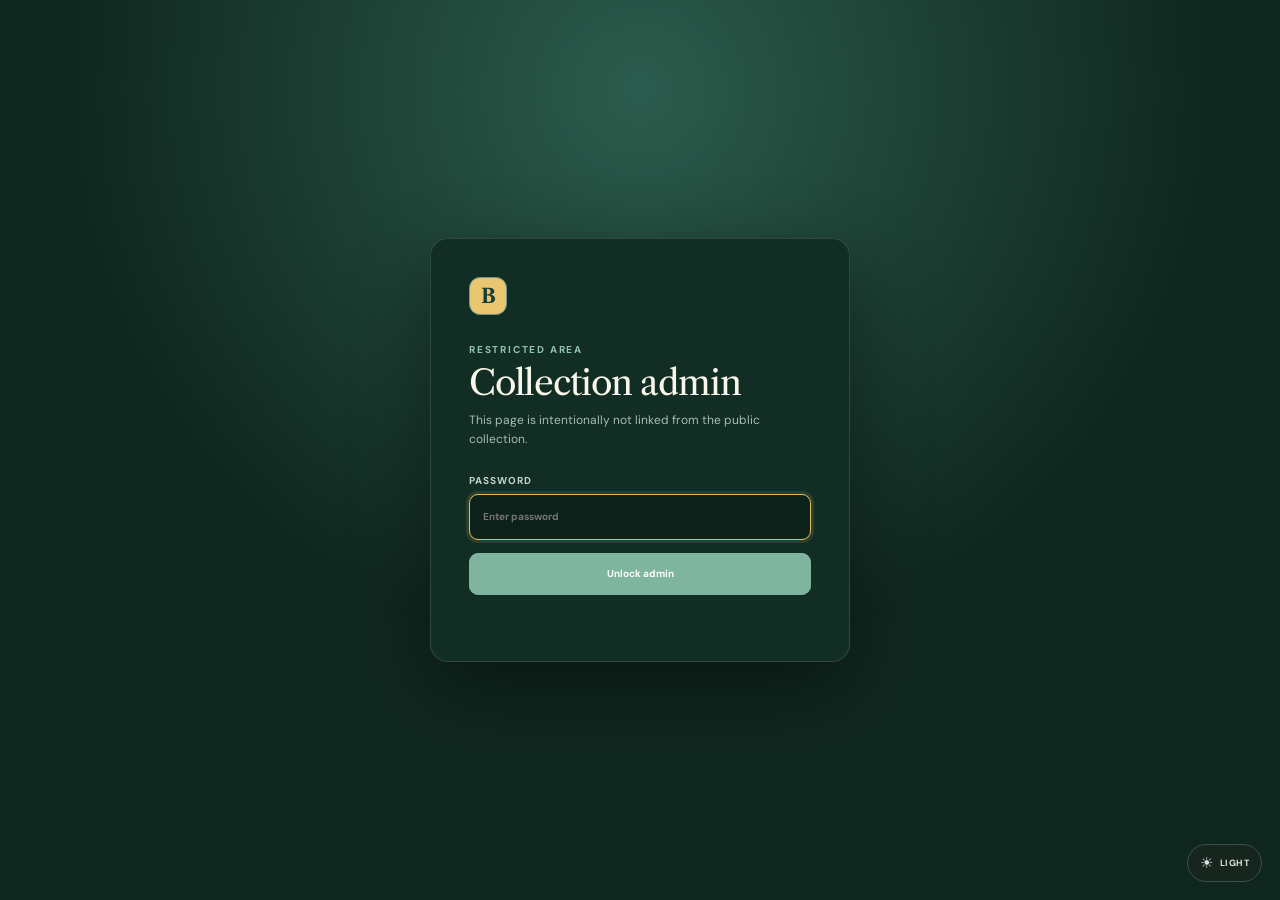
==== admin.html @ 76b0a5b7 "Refine deck building and match workflow" ====
<!doctype html>
<html lang="en" data-theme="dark">
<head>
  <meta charset="utf-8">
  <meta name="viewport" content="width=device-width,initial-scale=1">
  <title>Bindery Admin</title>
  <link rel="stylesheet" href="styles.css">
  <link rel="stylesheet" href="admin.css?v=5">
  <link rel="stylesheet" href="tracker.css?v=2">
  <link rel="stylesheet" href="theme.css?v=1">
  <script src="theme.js?v=2" defer></script>
  <script src="admin.js?v=13" defer></script>
  <script src="tracker.js?v=3" defer></script>
</head>
<body class="admin-body" data-default-theme="dark">
  <section class="login-gate" id="loginGate">
    <form class="login-card" id="loginForm">
      <div class="brand-mark">B</div>
      <div class="eyebrow">Restricted area</div>
      <h1>Collection admin</h1>
      <p>This page is intentionally not linked from the public collection.</p>
      <label>Password<input id="adminPassword" type="password" autocomplete="current-password" autofocus placeholder="Enter password"></label>
      <button class="admin-primary" type="submit">Unlock admin</button>
      <div class="login-error" id="loginError"></div>
    </form>
  </section>

  <div class="admin-shell" id="adminShell" hidden>
    <header class="admin-topbar">
      <div class="brand"><div class="brand-mark">B</div><div><div class="brand-name">BINDERY</div><small class="brand-kicker">Private collection admin</small></div></div>
      <div class="catalog-status"><span id="catalogDot"></span><span id="catalogStatus">Loading cards.json…</span></div>
      <div class="admin-actions"><a href="index.html">View collection</a><button id="lockAdmin">Lock</button></div>
    </header>
    <nav class="admin-mode-nav" aria-label="Godmode areas">
      <div class="nav-label">Godmode</div>
      <button class="admin-mode-button active" data-admin-home><span class="admin-mode-icon">C</span><span><strong>Collection</strong><small>Add and manage cards</small></span></button>
      <button class="admin-mode-button" data-admin-view="play"><span class="admin-mode-icon">D</span><span><strong>Decks &amp; games</strong><small>Build, play, and review</small></span></button>
    </nav>

    <main class="admin-main">
      <section class="admin-workspace">
        <div class="admin-hero"><div><div class="eyebrow">Owner tools</div><h1>Manage collection</h1><p>Search the Riftcodex catalog, import a deck list, or edit existing inventory records.</p></div><div class="draft-count"><strong id="workingTotal">0</strong><span>cards in working copy</span></div></div>
        <nav class="admin-tabs">
          <button class="active" data-admin-view="single">Add single</button>
          <button data-admin-view="import">Paste import</button>
          <button data-admin-view="manage">Manage existing</button>
        </nav>

        <section class="admin-view active" id="singleView">
          <div class="admin-card">
            <div class="step-label">Search Riftcodex</div><h2>Find an individual card</h2><p>Start typing a card name. Select the closest match to choose printing, quantity, foil, and language.</p>
            <div class="admin-search"><input id="singleSearch" type="search" placeholder="Try “Sivir, Mercenary”" autocomplete="off"><span id="searchSpinner"></span></div>
            <div class="search-results" id="searchResults"><div class="admin-empty">The Riftcodex catalog will appear here as you type.</div></div>
          </div>
        </section>

        <section class="admin-view" id="importView">
          <div class="admin-card">
            <div class="step-label">Bulk workflow</div><h2>Import a collection, deck, or card list</h2><p>Choose a Piltover collection CSV, paste its contents, or paste a simple quantity-and-name list. CSV printing, finish, language, condition, grading, and notes are carried into the working copy.</p>
            <label class="csv-upload">Choose collection CSV<input id="importFile" type="file" accept=".csv,text/csv"><span id="importFileName">No file selected</span></label>
            <textarea id="importInput" class="import-input" spellcheck="false" placeholder="Variant Number,Card Name,Set,...&#10;OGN-073,&quot;Sona, Harmonious&quot;,Origins,...&#10;&#10;or:&#10;3 Traveling Merchant"></textarea>
            <div class="import-actions"><button class="admin-primary" id="analyzeImport">Import cards</button><button class="admin-secondary" id="clearImport">Clear</button></div>
            <div class="import-status" id="importStatus"></div>
          </div>
        </section>

        <section class="admin-view" id="manageView">
          <div class="admin-card">
            <div class="manage-head"><div><div class="step-label">Working copy</div><h2>Edit or remove existing cards</h2></div><input id="manageSearch" type="search" placeholder="Filter current collection…"></div>
            <div class="manage-list" id="manageList"></div>
          </div>
        </section>

        <section class="admin-view" id="playView">
          <div id="trackerRoot" class="tracker-root">
            <div class="tracker-loading">Loading your decks and game log&hellip;</div>
          </div>
        </section>
      </section>

      <aside class="session-panel">
        <div class="session-head"><div><div class="step-label">This session</div><h2>Recent changes</h2></div><span id="sessionCount">0</span></div>
        <p>Click an added or edited card to revise its version, finish, language, or quantity.</p>
        <div class="session-list" id="sessionList"><div class="admin-empty">No changes yet.</div></div>
        <div class="session-footer">
          <button class="admin-primary" id="exportJson">Download cards.json</button>
          <button class="admin-secondary" id="saveDraft">Publish collection</button>
          <button class="admin-link" id="discardDraft">Discard working changes</button>
          <small>Publish saves the working copy on the server so every device sees it.</small>
        </div>
      </aside>
    </main>
  </div>

  <div class="modal-backdrop" id="variantModal" hidden>
    <section class="variant-modal" role="dialog" aria-modal="true" aria-labelledby="variantTitle">
      <header class="variant-head"><div><div class="step-label" id="variantStep">Configure inventory</div><h2 id="variantTitle">Card name</h2><p id="variantHint"></p></div><button class="modal-close" id="closeVariant" aria-label="Close">×</button></header>
      <div class="selected-card" id="selectedCard"></div>
      <div class="allocation-total"><label>Total copies<input id="requestedTotal" type="number" min="1" value="1"></label><span id="allocationStatus"></span></div>
      <div class="allocation-list" id="allocationList"></div>
      <button class="add-split" id="addSplit">+ Split across another version / language</button>
      <footer class="modal-actions"><button class="admin-secondary" id="cancelVariant">Cancel</button><button class="admin-primary" id="saveVariant">Add to working copy</button></footer>
    </section>
  </div>
  <div class="toast" id="toast"></div>
</body>
</html>
---- styles.css ----
@import url('https://fonts.googleapis.com/css2?family=DM+Sans:wght@400;500;600;700&family=Libre+Caslon+Text:wght@400;700&display=swap');
:root{--ink:#18211d;--soft:#68736d;--paper:#f3f1ea;--surface:#fbfaf6;--line:#deddd5;--forest:#173f35;--forest2:#255b4c;--gold:#d9a441;--red:#b84a43;--green:#2d765c}*{box-sizing:border-box}html{background:var(--paper)}body{margin:0;min-width:320px;min-height:100vh;color:var(--ink);background:radial-gradient(circle at 75% 0,rgba(217,164,65,.1),transparent 28rem),var(--paper);font-family:'DM Sans',sans-serif;-webkit-font-smoothing:antialiased}button,input,select,textarea{font:inherit}.app{min-height:100vh;display:grid;grid-template-columns:232px minmax(0,1fr)}.sidebar{position:fixed;inset:0 auto 0 0;z-index:20;width:232px;height:100vh;padding:29px 20px 22px;display:flex;flex-direction:column;color:#eef5f1;background:radial-gradient(circle at 20% 4%,rgba(88,154,129,.22),transparent 18rem),#10271f}.brand{display:flex;align-items:center;gap:12px;padding:0 8px 30px}.brand-mark{width:38px;height:38px;display:grid;place-items:center;border:1px solid #769487;border-radius:11px;color:#173f35;background:#e9c66f;font:700 20px 'Libre Caslon Text'}.brand-name{font:400 16px 'Libre Caslon Text';letter-spacing:.15em}.brand-kicker{display:block;margin-top:3px;color:#82a093;font-size:9px;letter-spacing:.19em;text-transform:uppercase}.nav-label{padding:10px 12px 8px;color:#6f9184;font-size:10px;font-weight:700;letter-spacing:.15em;text-transform:uppercase}.nav{display:grid;gap:5px}.nav-button{display:flex;align-items:center;gap:12px;width:100%;padding:12px 13px;border:0;border-radius:10px;color:#a9c0b7;background:transparent;cursor:pointer;text-align:left}.nav-button:hover,.nav-button.active{color:#fff;background:rgba(255,255,255,.1)}.nav-button.active{box-shadow:inset 3px 0 #e8bf5d}.nav-button svg{width:18px}.nav-button span{flex:1;font-size:14px;font-weight:600}.shortcut{color:#78988b;font-size:10px}.collection-meter{margin-top:auto;padding:16px;border:1px solid rgba(255,255,255,.09);border-radius:12px;background:rgba(255,255,255,.035);font-size:11px}.meter-head{display:flex;justify-content:space-between;color:#9bb3aa}.meter-head strong{color:#fff}.meter-bar{height:4px;margin:11px 0;background:rgba(255,255,255,.12);border-radius:9px}.meter-bar:before{content:'';display:block;width:68%;height:100%;background:#e7bd59;border-radius:9px}.meter-copy{color:#6f9184;font-size:10px;line-height:1.5}.main{grid-column:2;min-width:0}.topbar{position:sticky;top:0;z-index:12;height:70px;padding:0 34px;display:flex;align-items:center;justify-content:space-between;border-bottom:1px solid rgba(24,33,29,.09);background:rgba(243,241,234,.84);backdrop-filter:blur(14px);font-size:12px}.crumbs{color:#89918d}.crumbs b{color:var(--ink)}.load-status{display:flex;align-items:center;gap:8px;color:#66736d;font-size:11px}.load-status:before{content:'';width:7px;height:7px;border-radius:50%;background:#b6a371}.load-status.ready:before{background:#4a9d79;box-shadow:0 0 0 4px rgba(74,157,121,.12)}.page{padding:38px 34px 60px}.view{display:none}.view.active{display:block;animation:reveal .3s ease}@keyframes reveal{from{opacity:0;transform:translateY(5px)}}.page-head{display:flex;align-items:flex-end;justify-content:space-between;gap:20px;margin-bottom:27px}.eyebrow{margin-bottom:8px;color:var(--forest2);font-size:10px;font-weight:700;letter-spacing:.18em;text-transform:uppercase}h1,h2{font-family:'Libre Caslon Text';font-weight:400}h1{margin:0;font-size:clamp(31px,4vw,46px);line-height:1.08;letter-spacing:-.025em}.count-tag{color:var(--forest2);font:700 .37em 'DM Sans';vertical-align:top;margin-left:8px}.subhead{max-width:630px;margin:10px 0 0;color:var(--soft);font-size:13px;line-height:1.55}.segmented{display:flex;padding:4px;border:1px solid #d8d6cd;border-radius:10px;background:#ffffff80}.segment{display:flex;align-items:center;gap:6px;padding:8px 11px;border:0;border-radius:7px;color:#77807c;background:transparent;cursor:pointer;font-size:11px;font-weight:700}.segment.active{color:#fff;background:var(--forest)}.segment svg{width:14px}.browser{display:grid;grid-template-columns:minmax(0,1fr) 272px;gap:25px;align-items:start}.result-meta{display:flex;justify-content:space-between;margin-bottom:15px;color:#777f7b;font-size:11px}.result-meta strong{color:var(--ink)}.sort-select{border:0;color:var(--ink);background:transparent;font-size:11px;font-weight:600}.card-grid{display:grid;grid-template-columns:repeat(auto-fill,minmax(155px,1fr));gap:22px 16px}.card-tile{min-width:0}.card-art{position:relative;aspect-ratio:744/1039;border-radius:12px;overflow:hidden;background:#d9ddd8;box-shadow:0 8px 20px rgba(31,43,37,.13);transition:.22s}.card-tile.landscape .card-art{aspect-ratio:1039/744;margin:14% 0}.card-art img{width:100%;height:100%;display:block;object-fit:cover}.card-tile:hover .card-art{transform:translateY(-7px) scale(1.035);box-shadow:0 20px 35px rgba(24,45,37,.22);z-index:3}.quantity-pill{position:absolute;right:8px;bottom:8px;z-index:4;min-width:33px;height:27px;display:grid;place-items:center;padding:0 8px;border:1px solid #ffffff50;border-radius:8px;color:#fff;background:#0c1e18e8;font-size:11px;font-weight:700}.variant-hover{position:absolute;left:7px;right:7px;bottom:7px;z-index:3;padding:8px 42px 8px 9px;border-radius:8px;color:#fff;background:rgba(9,27,21,.9);font-size:9px;line-height:1.4;opacity:0;transform:translateY(6px);transition:.18s;backdrop-filter:blur(8px)}.card-tile:hover .variant-hover{opacity:1;transform:none}.card-info{padding:11px 3px 0}.card-name{overflow:hidden;font:400 13px 'Libre Caslon Text';white-space:nowrap;text-overflow:ellipsis}.card-set{margin-top:4px;color:#8b918d;font-size:8px;font-weight:700;letter-spacing:.08em;text-transform:uppercase}.list-view{border:1px solid var(--line);border-radius:12px;overflow:hidden;background:#ffffff80}.list-view[hidden],.card-grid[hidden]{display:none}.list-head,.list-row{display:grid;grid-template-columns:minmax(210px,1.25fr) minmax(115px,.75fr) minmax(115px,.7fr) 85px 60px;align-items:center;gap:14px;padding:0 18px}.list-head{height:42px;color:#838b87;background:#eeece5;font-size:9px;font-weight:700;letter-spacing:.12em;text-transform:uppercase}.list-row{min-height:60px;border-top:1px solid #e7e5dd;font-size:11px}.list-row:hover{background:#fff}.list-card{display:flex;align-items:center;gap:11px;min-width:0}.list-thumb,.match-thumb{width:31px;height:42px;flex:none;border-radius:4px;object-fit:cover;background:#d6d9d5;box-shadow:0 2px 5px #0002}.list-card strong{overflow:hidden;white-space:nowrap;text-overflow:ellipsis}.language-cell{white-space:nowrap}.type-chip{justify-self:start;padding:5px 8px;border-radius:99px;color:#42665a;background:#e5eee9;font-size:9px;font-weight:700}.filters{position:sticky;top:95px;padding:20px;border:1px solid var(--line);border-radius:13px;background:#fbfaf6db;box-shadow:0 10px 28px #1e24210f;backdrop-filter:blur(12px)}.filters-title{display:flex;justify-content:space-between;align-items:center;margin-bottom:16px}.filters-title h3{margin:0;font-size:12px}.clear-button{border:0;color:#9b752a;background:none;cursor:pointer;font-size:10px;font-weight:700}.search-box{position:relative}.search-box svg{position:absolute;left:12px;top:13px;width:15px;color:#7e8984}.search-box input{width:100%;height:42px;padding:0 12px 0 37px;border:1px solid #d8d7cf;border-radius:9px;outline:0;background:#fff;font-size:12px}.search-box input:focus,textarea:focus{border-color:#557f70;box-shadow:0 0 0 3px #255b4c1a}.filter-section{margin-top:19px;padding-top:19px;border-top:1px solid #e2e0d8}.filter-label{margin-bottom:11px;color:#737d78;font-size:9px;font-weight:700;letter-spacing:.13em;text-transform:uppercase}.check-list{display:grid;gap:10px}.check-item{display:flex;gap:9px;color:#4f5b55;font-size:11px;cursor:pointer}.check-item input{accent-color:var(--forest2)}.check-item span:last-child{margin-left:auto;color:#9ca29f;font-size:9px}.empty-filter{padding:14px;border:1px dashed #d8d6cc;border-radius:8px;color:#9ca19e;text-align:center;font-size:10px;line-height:1.5}.domain-grid{display:grid;grid-template-columns:repeat(4,minmax(0,1fr));gap:7px}.domain-button{--domain:#7a817d;position:relative;min-width:0;padding:8px 3px 7px;border:1px solid #dcdbd3;border-radius:9px;color:#65706a;background:#fff;cursor:pointer;text-align:center;transition:.16s}.domain-button:hover{border-color:var(--domain);transform:translateY(-1px)}.domain-button.active{color:var(--domain);border-color:var(--domain);background:color-mix(in srgb,var(--domain) 10%,white);box-shadow:0 0 0 2px color-mix(in srgb,var(--domain) 14%,transparent)}.domain-button>span:last-child{display:block;overflow:hidden;font-size:8px;font-weight:700;white-space:nowrap;text-overflow:ellipsis}.domain-button em{position:absolute;top:4px;right:5px;color:#a0a6a2;font-size:7px;font-style:normal}.domain-icon{width:24px;height:24px;display:grid!important;place-items:center;margin:0 auto 5px;border:1px solid color-mix(in srgb,var(--domain) 45%,white);border-radius:50%;color:var(--domain);font-size:13px;font-weight:700;background:color-mix(in srgb,var(--domain) 8%,white)}.domain-button[data-domain=Body]{--domain:#ce7c2c}.domain-button[data-domain=Calm]{--domain:#3387ba}.domain-button[data-domain=Chaos]{--domain:#684b79}.domain-button[data-domain=Colorless]{--domain:#777f7b}.domain-button[data-domain=Fury]{--domain:#c7483e}.domain-button[data-domain=Mind]{--domain:#7d5cc1}.domain-button[data-domain=Order]{--domain:#b79021}.domain-note{margin-top:9px;color:#929995;font-size:8px;line-height:1.45}.pagination{display:flex;align-items:center;justify-content:center;flex-wrap:wrap;gap:6px;margin-top:30px}.page-button{min-width:34px;height:34px;padding:0 10px;border:1px solid #d6d5cd;border-radius:8px;color:#66716b;background:#fff;cursor:pointer;font-size:10px;font-weight:700}.page-button:hover:not(:disabled){border-color:#658779;color:var(--forest)}.page-button.active{color:#fff;border-color:var(--forest);background:var(--forest)}.page-button:disabled{opacity:.38}.page-info{margin-left:6px;color:#89918d;font-size:9px}.deck-layout{display:grid;grid-template-columns:minmax(320px,.82fr) minmax(360px,1.18fr);gap:22px}.panel{border:1px solid var(--line);border-radius:14px;background:#fbfaf6db;box-shadow:0 9px 28px #1e24210d}.input-panel{padding:22px}.panel-kicker{color:var(--forest2);font-size:9px;font-weight:700;letter-spacing:.14em;text-transform:uppercase}.panel h2{margin:7px 0;font-size:21px}.panel-copy{margin:0 0 16px;color:#77807c;font-size:11px;line-height:1.5}#deckInput{width:100%;min-height:420px;resize:vertical;padding:16px;border:1px solid #d4d4cb;border-radius:10px;outline:0;background:#fff;color:#29332e;font:11px/1.65 ui-monospace,Consolas,monospace}.button-row{display:flex;gap:9px;margin-top:13px}.primary-button,.secondary-button{height:42px;border-radius:9px;cursor:pointer;font-size:11px;font-weight:700}.primary-button{flex:1;border:1px solid var(--forest);color:#fff;background:var(--forest)}.secondary-button{padding:0 14px;border:1px solid #d7d5cc;background:#fff;color:#65706a}.match-panel{overflow:hidden}.match-header{padding:22px 23px 18px;border-bottom:1px solid var(--line)}.match-summary{display:flex;flex-wrap:wrap;gap:8px;margin-top:16px}.summary-chip{display:flex;align-items:center;gap:7px;padding:7px 10px;border-radius:8px;color:#69736e;background:#eeede7;font-size:10px}.summary-chip strong{color:var(--ink)}.summary-dot{width:7px;height:7px;border-radius:50%}.green{background:var(--green)}.red{background:var(--red)}.gold{background:#b6842b}.comparison-head,.compare-row{display:grid;grid-template-columns:1fr 1fr}.comparison-head{height:38px;align-items:center;padding:0 18px;color:#8c9490;background:#efede6;font-size:9px;font-weight:700;letter-spacing:.12em;text-transform:uppercase}.comparison-head span+span{padding-left:18px;border-left:1px solid #d9d7cf}.comparison{max-height:560px;overflow:auto}.compare-row{min-height:50px;border-bottom:1px solid #e8e6df}.compare-cell{min-width:0;display:flex;align-items:center;gap:10px;padding:9px 18px;font-size:11px}.compare-cell+.compare-cell{border-left:1px solid #e2e0d8}.compare-row.found .compare-cell:first-child{color:#245f4b;background:#e2f1e9}.compare-row.missing .compare-cell:first-child{color:#963d37;background:#f6e2df}.compare-row.short .compare-cell:first-child{color:#815b19;background:#f6ebd2}.status-icon{width:19px;height:19px;flex:none;display:grid;place-items:center;border-radius:50%;color:#fff;font-size:11px;font-weight:700}.found .status-icon{background:var(--green)}.missing .status-icon{background:var(--red)}.short .status-icon{background:#956619}.input-card-name{overflow:hidden;white-space:nowrap;text-overflow:ellipsis}.input-card-name b{margin-right:7px}.match-data{min-width:0;flex:1}.match-name{overflow:hidden;font-weight:600;white-space:nowrap;text-overflow:ellipsis}.match-variants{display:flex;flex-wrap:wrap;gap:3px;margin-top:4px}.holding-variant{padding:2px 5px;border-radius:4px;color:#718079;background:#eef0ed;font-size:8px}.owned-count{flex:none;color:var(--forest2);font-size:9px;font-weight:700}.no-match{color:#a5625d;font-style:italic}.section-row{padding:11px 18px 7px;color:#828b87;background:#f7f5ef;border-bottom:1px solid #e4e2da;font-size:9px;font-weight:700;letter-spacing:.14em;text-transform:uppercase}.empty{padding:45px 20px;color:#8a928e;text-align:center;font-size:11px}.mobile-bar{display:none}
@media(max-width:1080px){.app{grid-template-columns:200px 1fr}.sidebar{width:200px}.browser{grid-template-columns:1fr 235px;gap:18px}.page,.topbar{padding-left:24px;padding-right:24px}.card-grid{grid-template-columns:repeat(auto-fill,minmax(140px,1fr))}.deck-layout{grid-template-columns:1fr}#deckInput{min-height:300px}}
.godmode-link{margin-top:10px;text-decoration:none;border:1px solid rgba(232,191,93,.2);color:#dbc477;background:rgba(232,191,93,.06)}.godmode-link:hover{color:#fff3c8;border-color:rgba(232,191,93,.42);background:rgba(232,191,93,.12)}
@media(max-width:760px){.app{display:block}.sidebar{display:none}.main{min-height:100vh}.topbar{height:60px;padding:0 18px}.page{padding:28px 17px 88px}.page-head{align-items:start;flex-direction:column}.browser{display:flex;flex-direction:column}.browser>div{width:100%}.filters{position:static;order:-1;width:100%}.card-grid{grid-template-columns:repeat(2,1fr);gap:19px 12px}.list-head,.list-row{grid-template-columns:1fr 80px 55px}.list-head>:nth-child(2),.list-head>:nth-child(4),.list-row>:nth-child(2),.list-row>:nth-child(4){display:none}.compare-cell{padding:8px 10px}.comparison-head{padding:0 10px}.match-thumb{display:none}.mobile-bar{position:fixed;left:14px;right:14px;bottom:13px;z-index:50;display:grid;grid-template-columns:1fr 1fr 1fr;gap:5px;padding:5px;border-radius:13px;background:#0f271ff0;box-shadow:0 14px 36px #0004}.mobile-bar button,.mobile-bar a{height:44px;display:grid;place-items:center;border:0;border-radius:9px;color:#91ab9f;background:none;text-decoration:none;font-size:11px;font-weight:700}.mobile-bar button.active{color:#fff;background:#ffffff1a}.mobile-bar a{color:#dbc477}}
---- admin.css ----
.admin-body{background:#eeece4}.login-gate{position:fixed;inset:0;z-index:100;display:grid;place-items:center;padding:20px;background:radial-gradient(circle at 50% 10%,#2b5c4d,#10271f 55%)}.login-gate[hidden]{display:none}.login-card{width:min(420px,100%);padding:38px;border:1px solid #ffffff20;border-radius:18px;color:#f8f5ea;background:#112d24;box-shadow:0 28px 80px #0006}.login-card .brand-mark{margin-bottom:28px}.login-card h1{margin:6px 0 9px;font-size:35px}.login-card p{margin:0 0 24px;color:#a8bdb4;font-size:12px;line-height:1.6}.login-card label{display:grid;gap:7px;color:#c5d4ce;font-size:10px;font-weight:700;letter-spacing:.1em;text-transform:uppercase}.login-card input{height:46px;padding:0 13px;border:1px solid #527064;border-radius:9px;outline:0;color:#fff;background:#0c211a}.login-card input:focus{border-color:#e3bc5d;box-shadow:0 0 0 3px #e3bc5d20}.login-card .admin-primary{width:100%;margin-top:13px}.login-error{min-height:18px;margin-top:10px;color:#efaaa4;font-size:11px;text-align:center}.admin-shell{min-height:100vh}.admin-topbar{position:sticky;top:0;z-index:30;height:76px;padding:0 30px;display:flex;align-items:center;gap:24px;border-bottom:1px solid #d4d3cb;background:rgba(251,250,246,.92);backdrop-filter:blur(14px)}.admin-topbar .brand{padding:0;color:var(--forest)}.admin-topbar .brand-kicker{color:#779087}.catalog-status{display:flex;align-items:center;gap:8px;margin-left:auto;color:#718079;font-size:11px}.catalog-status>span:first-child{width:8px;height:8px;border-radius:50%;background:#c19a44}.catalog-status.ready>span:first-child{background:#43926f;box-shadow:0 0 0 4px #43926f18}.catalog-status.error>span:first-child{background:#b84a43}.admin-actions{display:flex;align-items:center;gap:9px}.admin-actions a,.admin-actions button{padding:8px 11px;border:1px solid #d4d3cb;border-radius:8px;color:#56645e;background:#fff;text-decoration:none;font-size:10px;font-weight:700;cursor:pointer}.admin-main{width:min(1460px,100%);margin:0 auto;padding:34px;display:grid;grid-template-columns:minmax(0,1fr) 330px;gap:24px;align-items:start}.admin-hero{display:flex;align-items:end;justify-content:space-between;gap:20px;margin-bottom:24px}.admin-hero h1{margin:0;font-size:43px}.admin-hero p{margin:8px 0 0;color:var(--soft);font-size:12px}.draft-count{min-width:150px;padding:13px 16px;border:1px solid #d7d5cc;border-radius:11px;background:#faf9f4;text-align:right}.draft-count strong{display:block;color:var(--forest);font:400 24px 'Libre Caslon Text'}.draft-count span{color:#89918d;font-size:9px}.admin-tabs{display:flex;gap:5px;margin-bottom:15px;padding:5px;border:1px solid #d8d6cd;border-radius:11px;background:#f9f8f3}.admin-tabs button{flex:1;height:38px;border:0;border-radius:8px;color:#738079;background:transparent;cursor:pointer;font-size:11px;font-weight:700}.admin-tabs button.active{color:#fff;background:var(--forest);box-shadow:0 4px 12px #173f3525}.admin-view{display:none}.admin-view.active{display:block}.admin-card,.session-panel{border:1px solid #d9d8d0;border-radius:15px;background:#fbfaf6;box-shadow:0 12px 34px #1f28230c}.admin-card{padding:24px}.admin-card h2,.session-panel h2,.variant-modal h2{margin:6px 0 5px;font-size:22px}.admin-card>p,.session-panel>p{margin:0 0 18px;color:#7b8580;font-size:11px;line-height:1.55}.step-label{color:var(--forest2);font-size:9px;font-weight:700;letter-spacing:.14em;text-transform:uppercase}.admin-search{position:relative}.admin-search input,.manage-head input{width:100%;height:48px;padding:0 14px;border:1px solid #d5d4cc;border-radius:10px;outline:0;background:#fff;font-size:13px}.admin-search input:focus,.manage-head input:focus,.import-input:focus{border-color:#557f70;box-shadow:0 0 0 3px #255b4c1a}.search-results{display:grid;gap:7px;margin-top:12px}.search-result{display:grid;grid-template-columns:48px 1fr auto;gap:12px;align-items:center;padding:9px;border:1px solid #e0ded7;border-radius:10px;background:#fff;cursor:pointer;text-align:left}.search-result:hover{border-color:#74978a;background:#f7fbf9}.search-result img{width:48px;height:66px;border-radius:5px;object-fit:cover;background:#ddd}.search-result strong{display:block;font-size:12px}.search-result small{display:block;margin-top:4px;color:#89918d;font-size:9px}.version-count{padding:5px 8px;border-radius:99px;color:#49685e;background:#e7f0eb;font-size:9px;font-weight:700}.admin-empty{padding:30px 16px;color:#949b97;text-align:center;font-size:11px}.import-input{width:100%;min-height:430px;padding:15px;border:1px solid #d5d4cc;border-radius:10px;outline:0;resize:vertical;background:#fff;font:11px/1.6 ui-monospace,Consolas,monospace}.import-actions{display:flex;gap:9px;margin-top:12px}.import-status{margin-top:12px;color:#6f7c76;font-size:10px;line-height:1.5}.admin-primary,.admin-secondary,.admin-link{height:42px;padding:0 15px;border-radius:9px;cursor:pointer;font-size:10px;font-weight:700}.admin-primary{border:1px solid var(--forest);color:#fff;background:var(--forest)}.admin-primary:hover{background:#255b4c}.admin-primary:disabled{opacity:.45;cursor:not-allowed}.admin-secondary{border:1px solid #d5d4cc;color:#65706a;background:#fff}.admin-link{border:0;color:#986d25;background:transparent}.session-panel{position:sticky;top:99px;overflow:hidden}.session-head{display:flex;align-items:start;justify-content:space-between;padding:22px 22px 0}.session-head>span{min-width:27px;height:27px;display:grid;place-items:center;border-radius:50%;color:#fff;background:var(--forest);font-size:10px;font-weight:700}.session-panel>p{padding:0 22px}.session-list{max-height:470px;overflow:auto;border-top:1px solid #e2e0d9;border-bottom:1px solid #e2e0d9}.session-item{width:100%;display:grid;grid-template-columns:40px 1fr auto;gap:10px;align-items:center;padding:10px 14px;border:0;border-bottom:1px solid #e8e6df;background:#fff;cursor:pointer;text-align:left}.session-item:hover{background:#f3f7f5}.session-item img{width:40px;height:54px;border-radius:4px;object-fit:cover}.session-item strong{display:block;overflow:hidden;font-size:10px;white-space:nowrap;text-overflow:ellipsis}.session-item small{display:block;margin-top:3px;color:#89918d;font-size:8px}.session-item .action{align-self:start;padding:3px 6px;border-radius:5px;color:#46705f;background:#e4f0e9;font-size:7px;font-weight:700;text-transform:uppercase}.session-item.removed{opacity:.65}.session-item.removed .action{color:#974b46;background:#f4dfdc}.session-footer{display:grid;gap:8px;padding:18px 22px}.session-footer small{color:#969d99;font-size:8px;line-height:1.5;text-align:center}.manage-head{display:flex;align-items:end;justify-content:space-between;gap:20px;margin-bottom:16px}.manage-head input{max-width:280px;height:40px}.manage-list{display:grid;gap:6px}.manage-row{display:grid;grid-template-columns:40px minmax(170px,1fr) 120px 90px auto;gap:10px;align-items:center;padding:9px;border:1px solid #e1dfd7;border-radius:9px;background:#fff;font-size:10px}.manage-row img{width:40px;height:54px;border-radius:4px;object-fit:cover}.manage-name strong{display:block}.manage-name small{display:block;margin-top:3px;color:#8b938f}.manage-row button{padding:6px 8px;border:1px solid #d9d7cf;border-radius:7px;background:#fff;color:#65706a;cursor:pointer;font-size:9px}.manage-row .remove{color:#a24943}.modal-backdrop{position:fixed;inset:0;z-index:80;display:grid;place-items:center;padding:20px;background:#0a1814b8;backdrop-filter:blur(7px)}.modal-backdrop[hidden]{display:none}.variant-modal{width:min(900px,100%);max-height:92vh;overflow:auto;border-radius:17px;background:#f8f6ef;box-shadow:0 30px 90px #0007}.variant-head{position:sticky;top:0;z-index:2;display:flex;justify-content:space-between;padding:23px 25px 17px;border-bottom:1px solid #dedbd2;background:#f8f6eff5;backdrop-filter:blur(10px)}.variant-head p{margin:5px 0 0;color:#7b8580;font-size:10px}.modal-close{width:34px;height:34px;border:1px solid #d6d4cb;border-radius:50%;background:#fff;cursor:pointer;font-size:20px}.selected-card{display:flex;gap:13px;align-items:center;padding:15px 25px;border-bottom:1px solid #e2dfd7}.selected-card img{width:55px;height:76px;border-radius:5px;object-fit:cover}.selected-card strong{display:block;font-size:12px}.selected-card small{display:block;margin-top:4px;color:#89918d;font-size:9px}.allocation-total{display:flex;align-items:end;justify-content:space-between;padding:16px 25px 10px}.allocation-total label{display:grid;gap:5px;color:#6c7872;font-size:9px;font-weight:700;text-transform:uppercase}.allocation-total input{width:100px;height:38px;padding:0 9px;border:1px solid #d4d2ca;border-radius:8px;background:#fff}.allocation-total span{font-size:10px;font-weight:700}.allocation-list{display:grid;gap:9px;padding:5px 25px}.allocation-row{display:grid;grid-template-columns:minmax(210px,1fr) 72px minmax(155px,.65fr) 120px 30px;gap:9px;align-items:end;padding:13px;border:1px solid #dfddd4;border-radius:11px;background:#fff}.allocation-row label{display:grid;gap:5px;color:#76807b;font-size:8px;font-weight:700;letter-spacing:.08em;text-transform:uppercase}.allocation-row select,.allocation-row input[type=number]{width:100%;height:38px;padding:0 8px;border:1px solid #d5d3ca;border-radius:7px;background:#fff;font-size:10px}.english-check{height:38px;display:flex!important;align-items:center;gap:6px;text-transform:none!important;letter-spacing:0!important;font-size:9px!important}.english-check input{accent-color:var(--forest)}.remove-split{width:30px;height:38px;border:0;color:#a24b45;background:transparent;cursor:pointer;font-size:18px}.add-split{margin:10px 25px 0;padding:0;border:0;color:var(--forest2);background:none;cursor:pointer;font-size:10px;font-weight:700}.modal-actions{display:flex;justify-content:flex-end;gap:9px;padding:20px 25px 24px}.toast{position:fixed;right:24px;bottom:24px;z-index:120;padding:12px 15px;border-radius:9px;color:#fff;background:#173f35;box-shadow:0 12px 30px #0003;font-size:10px;opacity:0;transform:translateY(8px);pointer-events:none;transition:.2s}.toast.show{opacity:1;transform:none}
.csv-upload{display:flex;align-items:center;gap:10px;margin-bottom:12px;padding:11px 13px;border:1px dashed #c9c7bd;border-radius:10px;color:var(--forest2);background:#f7f7f2;cursor:pointer;font-size:10px;font-weight:700}.csv-upload:hover{border-color:#739487;background:#f2f7f4}.csv-upload input{position:absolute;width:1px;height:1px;opacity:0;pointer-events:none}.csv-upload span{margin-left:auto;color:#8b938f;font-weight:500;overflow:hidden;white-space:nowrap;text-overflow:ellipsis}
@media(max-width:900px){.admin-main{grid-template-columns:1fr;padding:20px}.session-panel{position:static;order:-1}.admin-topbar{padding:0 16px}.catalog-status{display:none}.allocation-row{grid-template-columns:1fr 70px}.allocation-row>*:nth-child(n+3){grid-column:span 1}.manage-row{grid-template-columns:40px 1fr auto}.manage-row>:nth-child(3),.manage-row>:nth-child(4){display:none}}
.admin-shell{padding-left:220px}.admin-mode-nav{position:fixed;z-index:25;left:0;top:76px;bottom:0;width:220px;padding:25px 15px;border-right:1px solid #25372f;color:#dbe8e1;background:linear-gradient(180deg,#10251e,#0b1914)}.admin-mode-nav .nav-label{padding-left:8px}.admin-mode-button{display:flex;align-items:center;gap:11px;width:100%;margin:4px 0;padding:12px 10px;border:0;border-radius:10px;color:#8fa79c;background:transparent;text-align:left;cursor:pointer}.admin-mode-button:hover,.admin-mode-button.active{color:#fff;background:#ffffff0e}.admin-mode-button.active{box-shadow:inset 3px 0 #e1b956}.admin-mode-button>span:last-child{display:grid;gap:3px}.admin-mode-button strong{font-size:11px}.admin-mode-button small{color:#6f8b7e;font-size:8px}.admin-mode-icon{width:31px;height:31px;display:grid;place-items:center;flex:none;border:1px solid #3b5a4d;border-radius:8px;color:#e0bd66;font:700 12px 'Libre Caslon Text'}
@media(max-width:900px){.admin-shell{padding-left:0}.admin-mode-nav{position:sticky;top:76px;bottom:auto;width:auto;display:flex;gap:6px;padding:8px 14px;border:0;border-bottom:1px solid #2b3d35}.admin-mode-nav .nav-label{display:none}.admin-mode-button{margin:0}.admin-mode-button small{display:none}.admin-mode-icon{width:27px;height:27px}}
---- tracker.css ----
.admin-main.play-mode{grid-template-columns:minmax(0,1fr);max-width:1540px}.admin-main.play-mode .session-panel,.admin-main.play-mode .admin-hero{display:none}.admin-main.play-mode .admin-workspace{min-width:0}#playView{padding-bottom:60px}.tracker-root{min-width:0;color:#24332c}.tracker-loading{display:grid;min-height:360px;place-items:center;color:#7b847f}
.tracker-head,.workspace-bar,.tracker-section-head,.match-workspace-head{display:flex;align-items:flex-start;justify-content:space-between;gap:22px}.tracker-head{padding:30px 32px;border:1px solid #d8d8cf;border-radius:16px;background:linear-gradient(125deg,#fdfcf8,#eef3ed);box-shadow:0 12px 30px #1e3c3010}.tracker-head h1,.deck-editor-head h1,.match-workspace-head h1{margin:5px 0 7px;font:400 32px 'Libre Caslon Text',serif;color:#173f35}.tracker-head p,.match-workspace-head p,.deck-editor-head p{margin:0;color:#66716b;font-size:12px}.tracker-head-actions,.workspace-actions{display:flex;align-items:center;gap:9px;flex-wrap:wrap;justify-content:flex-end}.save-state{padding:8px 10px;border-radius:20px;font-size:9px;font-weight:800;letter-spacing:.08em;text-transform:uppercase}.save-state.online{color:#287057;background:#dcefe7}.save-state.draft{color:#86611d;background:#f5e8c9}
.tracker-stats{display:grid;grid-template-columns:repeat(3,1fr);gap:12px;margin:16px 0 30px}.tracker-stats>div{display:flex;align-items:baseline;gap:9px;padding:16px 19px;border:1px solid #deded6;border-radius:12px;background:#fff}.tracker-stats strong{font:400 25px 'Libre Caslon Text',serif;color:#173f35}.tracker-stats span{color:#838b87;font-size:9px;font-weight:700;text-transform:uppercase;letter-spacing:.08em}.tracker-section{margin-top:28px}.tracker-section-head{align-items:center;margin-bottom:13px}.tracker-section-head h2{margin:3px 0 0;font:400 21px 'Libre Caslon Text',serif}
.deck-library{display:grid;grid-template-columns:repeat(auto-fill,minmax(285px,1fr));gap:17px}.deck-tile{display:grid;grid-template-columns:105px minmax(0,1fr);min-height:160px;overflow:hidden;border:1px solid #d8d8d0;border-radius:14px;background:#fff;box-shadow:0 8px 20px #1c332a0b}.deck-cover{position:relative;overflow:hidden;background:#dce2dd}.deck-cover img{width:100%;height:100%;object-fit:cover}.deck-cover>span{display:grid;height:100%;place-items:center;font:400 42px 'Libre Caslon Text';color:#819087}.deck-cover-count{position:absolute;left:7px;bottom:7px;padding:5px 7px;border-radius:6px;color:#fff;background:#132c24e8;font-size:8px;font-weight:700}.deck-tile-body{display:flex;min-width:0;flex-direction:column;padding:15px}.deck-tile h3{margin:0 0 5px;font:400 18px 'Libre Caslon Text',serif}.deck-tile p{display:-webkit-box;overflow:hidden;margin:0;color:#737c77;font-size:10px;line-height:1.4;-webkit-line-clamp:2;-webkit-box-orient:vertical}.deck-tile-meta{display:flex;gap:10px;margin-top:auto;padding-top:10px;color:#8a928e;font-size:8px}.deck-actions{display:flex;gap:6px;margin-top:9px}.deck-actions button,.match-actions button,.opponent-selector header button{padding:6px 8px;border:1px solid #d8dbd8;border-radius:6px;background:#fafaf8;color:#526159;cursor:pointer;font-size:8px;font-weight:700}.deck-actions .accent{color:#fff;border-color:#386e5c;background:#386e5c}.tracker-empty{grid-column:1/-1;display:flex;min-height:150px;align-items:center;justify-content:center;flex-direction:column;gap:9px;border:1px dashed #ced2ce;border-radius:13px;color:#7e8782;background:#fafaf7;font-size:11px}.tracker-empty strong{font:400 18px 'Libre Caslon Text'}.tracker-empty.compact{min-height:80px}
.match-log{display:grid;gap:8px}.match-row{display:grid;grid-template-columns:minmax(240px,1.25fr) 70px minmax(180px,1fr) auto;align-items:center;gap:15px;padding:10px 13px;border:1px solid #deded7;border-radius:11px;background:#fff}.match-opponent{display:flex;align-items:center;gap:11px;min-width:0}.match-opponent img{width:38px;height:53px;object-fit:cover;border-radius:5px}.match-opponent div{display:flex;min-width:0;flex-direction:column}.match-opponent small,.match-opponent span{overflow:hidden;color:#858e89;font-size:8px;white-space:nowrap;text-overflow:ellipsis}.match-opponent strong{overflow:hidden;margin:2px 0;font:400 13px 'Libre Caslon Text';white-space:nowrap;text-overflow:ellipsis}.match-score{display:flex;align-items:center;flex-direction:column;padding:5px;border-radius:7px}.match-score strong{font-size:16px}.match-score span{font-size:7px;font-weight:800;text-transform:uppercase}.match-score.won{color:#247054;background:#e1f2e9}.match-score.lost{color:#a34540;background:#f6e4e1}.match-score.draw{color:#76683d;background:#f2eddb}.match-row>p{overflow:hidden;margin:0;color:#69746e;font-size:9px;white-space:nowrap;text-overflow:ellipsis}.match-actions{display:flex;gap:5px}.match-actions .danger{color:#a84540}
.workspace-bar{align-items:center;margin-bottom:15px}.back-button,.danger-text{border:0;background:none;color:#4e685d;cursor:pointer;font-size:10px;font-weight:700}.danger-text{color:#a24742}.deck-editor-head{display:flex;align-items:flex-start;justify-content:space-between;padding:24px 28px;border:1px solid #d9d9d0;border-radius:14px;background:#f7f8f4}.deck-title-input{width:min(650px,72vw);border:0;border-bottom:1px solid #abb7b0;background:transparent;font:400 31px 'Libre Caslon Text';color:#173f35;outline:0}.deck-editor-head textarea{display:block;width:min(650px,72vw);height:58px;margin-top:10px;padding:9px;border:1px solid #d5d8d4;border-radius:8px;background:#fff;resize:vertical;font:inherit}.deck-total{display:flex;align-items:center;flex-direction:column}.deck-total strong{font:400 31px 'Libre Caslon Text';color:#173f35}.deck-total span{color:#838b87;font-size:8px;text-transform:uppercase}
.deck-adder{display:grid;grid-template-columns:220px minmax(0,1fr);gap:14px;margin-top:14px;padding:18px;border:1px solid #d7d8d2;border-radius:13px;background:#fff}.deck-adder h2{margin:3px 0;font:400 18px 'Libre Caslon Text'}.deck-add-controls{display:grid;grid-template-columns:minmax(220px,1fr) 145px 70px;gap:8px}.deck-add-controls input,.deck-add-controls select{height:38px;padding:0 10px;border:1px solid #d3d7d3;border-radius:8px;background:#fff;font:inherit;outline:0}.deck-search-results{grid-column:1/-1;display:flex;gap:7px;overflow-x:auto;padding-top:6px;color:#8a918d;font-size:9px}.deck-search-results>button{display:grid;flex:0 0 220px;grid-template-columns:34px 1fr auto;align-items:center;gap:8px;padding:6px;border:1px solid #dde0dc;border-radius:8px;background:#fafbf9;text-align:left;cursor:pointer}.deck-search-results img{width:34px;height:47px;object-fit:cover;border-radius:4px}.deck-search-results span{display:flex;min-width:0;flex-direction:column}.deck-search-results strong,.deck-search-results small{overflow:hidden;white-space:nowrap;text-overflow:ellipsis}.deck-search-results strong{font-size:9px}.deck-search-results small{color:#929994;font-size:7px}.deck-search-results b{color:#2e7259;font-size:8px}
.deck-zones{display:grid;grid-template-columns:repeat(2,minmax(0,1fr));gap:14px;margin-top:14px}.deck-zone{min-width:0;padding:15px;border:1px solid #dadbd4;border-radius:13px;background:#fff;transition:.15s}.deck-zone.main{grid-column:1/-1}.deck-zone.drag-over{border-color:#3e8268;background:#eff8f3;box-shadow:0 0 0 3px #3e826820}.deck-zone>header{display:flex;align-items:center;justify-content:space-between;margin-bottom:12px}.deck-zone h2{margin:0;font:400 18px 'Libre Caslon Text'}.deck-zone header span,.deck-zone header small{color:#8a918d;font-size:8px}.deck-card-grid{display:grid;grid-template-columns:repeat(auto-fill,minmax(130px,1fr));gap:12px}.deck-zone.main .deck-card-grid{grid-template-columns:repeat(auto-fill,minmax(125px,1fr))}.zone-empty{grid-column:1/-1;display:grid;min-height:100px;place-items:center;border:1px dashed #d6dad6;border-radius:9px;color:#a0a6a2;font-size:9px}
.deck-entry{min-width:0}.deck-zones.editing .deck-entry{cursor:grab}.deck-entry-art{position:relative;overflow:hidden;aspect-ratio:744/1039;border-radius:9px;background:#e1e3df;box-shadow:0 7px 16px #1c332a14}.deck-entry-art img{display:block;width:100%;height:100%;object-fit:cover}.deck-entry-art>span{position:absolute;right:6px;bottom:6px;padding:5px 6px;border-radius:6px;color:#fff;background:#132c24e8;font-size:9px;font-weight:800}.deck-entry-info{padding:8px 2px}.deck-entry-info>strong{display:block;overflow:hidden;font:400 11px 'Libre Caslon Text';white-space:nowrap;text-overflow:ellipsis}.deck-entry-info>small{color:#8a918d;font-size:7px}.entry-controls{display:grid;grid-template-columns:52px minmax(0,1fr) 26px;gap:4px;margin-top:6px}.entry-controls label{display:flex;align-items:center;gap:3px;color:#7c8580;font-size:7px}.entry-controls input{width:30px}.entry-controls input,.entry-controls select{height:25px;min-width:0;border:1px solid #d5d8d5;border-radius:5px;background:#fff;font-size:7px}.entry-controls button{border:0;border-radius:5px;color:#a64540;background:#f4e6e3;cursor:pointer}
.history-panel{margin-top:26px;padding:20px;border:1px solid #dadbd5;border-radius:13px;background:#fff}.history-list{position:relative;margin:0;padding:0;list-style:none}.history-list:before{position:absolute;top:4px;bottom:8px;left:5px;width:1px;background:#d5dcd7;content:''}.history-list>li{position:relative;display:grid;grid-template-columns:12px 1fr;gap:12px;padding:0 0 16px}.history-list>li>span{z-index:1;width:11px;height:11px;margin-top:3px;border:3px solid #dfece6;border-radius:50%;background:#39725e}.history-list strong{font-size:10px}.history-list time{margin-left:8px;color:#939a96;font-size:8px}.history-list ul{margin:5px 0 0;padding-left:16px;color:#717b75;font-size:8px;line-height:1.6}
.match-workspace-head{margin-bottom:14px;padding:21px 25px;border:1px solid #d9dad3;border-radius:13px;background:#f7f8f4}.match-split{display:grid;grid-template-columns:minmax(0,1.05fr) minmax(390px,.95fr);gap:14px;align-items:start}.match-form,.match-reference{min-width:0}.match-fields{display:grid;grid-template-columns:1.4fr 1fr .8fr;gap:8px;padding:14px;border:1px solid #d9dbd5;border-radius:12px;background:#fff}.match-fields label,.match-comments{display:grid;gap:5px;color:#717b75;font-size:8px;font-weight:800;text-transform:uppercase;letter-spacing:.07em}.match-fields input,.match-fields select,.match-comments textarea{width:100%;padding:9px;border:1px solid #d5d8d4;border-radius:7px;background:#fff;font:inherit;color:#28372f;text-transform:none;letter-spacing:0;box-sizing:border-box}
.opponent-selector,.score-card,.match-comments{margin-top:12px;padding:14px;border:1px solid #d9dbd5;border-radius:12px;background:#fff}.opponent-selector>header,.score-card{display:flex;align-items:center;justify-content:space-between}.opponent-selector h2,.score-card h2,.match-reference h2{margin:3px 0;font:400 18px 'Libre Caslon Text'}.opponent-selector>input{width:100%;margin:10px 0 8px;padding:9px;border:1px solid #d5d8d4;border-radius:7px;box-sizing:border-box}.opponent-grid{display:flex;gap:8px;overflow-x:auto;padding:2px 1px 7px}.opponent-grid>button{position:relative;flex:0 0 86px;padding:0;border:2px solid transparent;border-radius:9px;background:transparent;cursor:pointer}.opponent-grid>button.selected{border-color:#36745c;box-shadow:0 0 0 2px #d5e9df}.opponent-grid img{display:block;width:100%;aspect-ratio:744/1039;object-fit:cover;border-radius:7px}.opponent-grid span{display:block;overflow:hidden;padding:5px 2px 1px;font-size:7px;font-weight:700;white-space:nowrap;text-overflow:ellipsis}.opponent-grid p{color:#8b938f;font-size:9px}
.score-card{display:flex}.score-inputs{display:flex;align-items:center;gap:8px}.score-inputs label{display:grid;gap:3px;color:#7f8883;font-size:7px;text-align:center;text-transform:uppercase}.score-inputs select{width:56px;height:39px;border:1px solid #cfd4d0;border-radius:7px;background:#fff;text-align:center;font-size:16px}.match-comments textarea{min-height:105px;resize:vertical}.match-reference{position:sticky;top:15px;overflow:hidden;border:1px solid #d5d8d3;border-radius:13px;background:#fff}.match-reference>header{display:flex;align-items:center;justify-content:space-between;padding:12px 15px;border-bottom:1px solid #dedfd9}.match-reference a{color:#3d715e;font-size:8px;font-weight:700;text-decoration:none}.match-reference iframe{display:block;width:100%;height:760px;border:0;background:#f7f6f1}
@media(max-width:1100px){.match-split{grid-template-columns:1fr}.match-reference{position:static}.match-reference iframe{height:680px}.match-row{grid-template-columns:minmax(220px,1fr) 65px auto}.match-row>p{display:none}}
@media(max-width:760px){.tracker-head,.deck-editor-head,.match-workspace-head{flex-direction:column;padding:20px}.tracker-head-actions{justify-content:flex-start}.tracker-stats{grid-template-columns:1fr}.deck-library{grid-template-columns:1fr}.deck-tile{grid-template-columns:90px 1fr}.match-row{grid-template-columns:1fr auto}.match-row>p{display:none}.match-actions{grid-column:1/-1}.workspace-bar{align-items:flex-start;flex-direction:column}.workspace-actions{justify-content:flex-start}.deck-title-input,.deck-editor-head textarea{width:100%}.deck-adder{grid-template-columns:1fr}.deck-add-controls{grid-template-columns:1fr 1fr 60px}.deck-zones{grid-template-columns:1fr}.deck-zone.main{grid-column:auto}.deck-card-grid,.deck-zone.main .deck-card-grid{grid-template-columns:repeat(2,minmax(0,1fr))}.match-fields{grid-template-columns:1fr}.match-reference iframe{height:620px}}
.deck-add-area{min-width:0}.deck-adder>div:first-child p{margin:6px 0 0;color:#829088;font-size:9px;line-height:1.5}.deck-import{margin-top:12px;border-top:1px solid #dce0dc;padding-top:12px}.deck-import summary{color:#39715d;cursor:pointer;font-size:10px;font-weight:800}.deck-import>p{margin:7px 0;color:#7e8983;font-size:8px}.deck-import textarea{width:100%;min-height:220px;padding:12px;border:1px solid #d3d8d4;border-radius:8px;resize:vertical;background:#fff;font:10px/1.55 ui-monospace,Consolas,monospace}.deck-import>div{display:flex;align-items:center;gap:10px;margin-top:8px}.deck-import>div span{color:#78857f;font-size:8px}
.entry-comment{width:100%;min-height:54px;margin-top:7px;padding:7px;border:1px solid #d7dcd8;border-radius:6px;resize:vertical;background:#fbfcfa;font-size:8px;line-height:1.4}.deck-card-note{position:absolute;inset:auto 7px 7px;z-index:3;padding:9px;border-radius:7px;color:#fff;background:#0d201aeF;font-size:8px;line-height:1.45;opacity:0;transform:translateY(6px);transition:.18s;pointer-events:none}.deck-card-note b{display:block;margin-bottom:3px;color:#dfbd68;font-size:7px;letter-spacing:.08em;text-transform:uppercase}.deck-entry:hover .deck-card-note{opacity:1;transform:none}
.match-progress{display:grid;grid-template-columns:repeat(4,1fr);gap:7px;margin-bottom:18px}.match-progress span{display:flex;align-items:center;gap:8px;padding:10px 12px;border:1px solid #d9ddd9;border-radius:9px;color:#89938e;background:#f8f8f4;font-size:9px;font-weight:700}.match-progress b{width:22px;height:22px;display:grid;place-items:center;border-radius:50%;color:#77847e;background:#e7eae7;font-size:8px}.match-progress .active{color:#285f4d;border-color:#75a28f;background:#edf6f1}.match-progress .active b,.match-progress .done b{color:#fff;background:#39745e}.match-stage{min-height:520px}.flow-heading{display:flex;align-items:flex-end;justify-content:space-between;gap:20px;margin:0 0 20px;padding:25px 28px;border:1px solid #d8dcd7;border-radius:14px;background:linear-gradient(120deg,#f9faf6,#edf3ee)}.flow-heading.compact{align-items:center}.flow-heading h1{margin:4px 0 7px;font:400 31px 'Libre Caslon Text';color:#173f35}.flow-heading p{margin:0;color:#748079;font-size:10px}.flow-search{margin-bottom:14px}.flow-search input{width:100%;height:44px;padding:0 13px;border:1px solid #d4d9d5;border-radius:9px;background:#fff}.flow-card-grid{display:grid;grid-template-columns:repeat(auto-fill,minmax(135px,1fr));gap:15px}.flow-card-grid>button{min-width:0;padding:8px;border:1px solid #d8ddd9;border-radius:11px;color:#35473f;background:#fff;cursor:pointer;text-align:left;transition:.18s}.flow-card-grid>button:hover{transform:translateY(-4px);border-color:#5e907b;box-shadow:0 12px 25px #15392b22}.flow-art{display:block;overflow:hidden;aspect-ratio:744/1039;border-radius:8px;background:#dce2de}.flow-art img{width:100%;height:100%;display:block;object-fit:cover}.flow-art i{display:grid;height:100%;place-items:center;font:400 32px 'Libre Caslon Text'}.flow-card-grid strong{display:block;overflow:hidden;margin:8px 2px 2px;font:400 11px 'Libre Caslon Text';white-space:nowrap;text-overflow:ellipsis}.flow-card-grid small{margin:0 2px;color:#8a948f;font-size:7px}.deck-choice-grid{grid-template-columns:repeat(auto-fill,minmax(170px,1fr))}.matchup-mini{display:flex;align-items:center;gap:9px}.matchup-mini img{width:47px;height:65px;border-radius:5px;object-fit:cover}.matchup-mini span{color:#86918b;font-size:9px;font-weight:800}
.game-notes-card{padding:18px;border:1px solid #d6dbd7;border-radius:13px;background:#fff}.game-note-head{display:flex;align-items:end;justify-content:space-between;gap:15px;margin-bottom:13px}.game-note-head label,.game-notes-card>label{display:grid;gap:6px;color:#748078;font-size:8px;font-weight:800;letter-spacing:.08em;text-transform:uppercase}.game-note-head input{height:38px;padding:0 9px;border:1px solid #d3d8d4;border-radius:7px;background:#fff}.game-notes-card textarea{width:100%;min-height:150px;padding:12px;border:1px solid #d3d8d4;border-radius:8px;resize:vertical;background:#fbfcfa;font:11px/1.55 'DM Sans';box-sizing:border-box}.gitgud-stack{overflow:hidden;margin-top:15px;border:1px solid #d6dbd7;border-radius:13px;background:#fff}.gitgud-stack>header{display:flex;align-items:center;justify-content:space-between;padding:14px 17px;border-bottom:1px solid #dce0dd}.gitgud-stack h2{margin:3px 0 0;font:400 18px 'Libre Caslon Text'}.gitgud-stack a{color:#39715d;font-size:8px;font-weight:800;text-decoration:none}.gitgud-stack iframe{display:block;width:100%;height:820px;border:0}
.score-clickers{display:grid;grid-template-columns:minmax(180px,320px) 70px minmax(180px,320px);justify-content:center;align-items:center;gap:22px;padding:25px}.score-clickers>button{position:relative;padding:12px;border:1px solid #d4dbd6;border-radius:15px;color:#293c33;background:#fff;cursor:pointer;box-shadow:0 12px 30px #102d2017}.score-clickers>button:hover{border-color:#69947f;transform:translateY(-3px)}.score-portrait{display:block;overflow:hidden;aspect-ratio:744/1039;border-radius:10px;background:#dce1de}.score-portrait img{width:100%;height:100%;object-fit:cover}.score-clickers strong{display:block;overflow:hidden;margin:10px 2px 0;font:400 14px 'Libre Caslon Text';white-space:nowrap;text-overflow:ellipsis}.score-clickers button>b{position:absolute;right:20px;bottom:50px;width:48px;height:48px;display:grid;place-items:center;border:2px solid #fff;border-radius:50%;color:#fff;background:#285c49;box-shadow:0 5px 15px #0003;font-size:22px}.score-clickers small{display:block;margin-top:4px;color:#8a958f;font-size:8px}.score-versus{color:#8a958f;text-align:center;font:700 13px 'Libre Caslon Text'}.score-save{display:flex;justify-content:center;gap:10px;margin:10px 0 30px}
html[data-theme=dark] .tracker-root{color:#dce7e1}html[data-theme=dark] .tracker-head,html[data-theme=dark] .deck-editor-head,html[data-theme=dark] .flow-heading{border-color:#2d4137;background:linear-gradient(125deg,#15251e,#102019)}html[data-theme=dark] .tracker-head h1,html[data-theme=dark] .deck-editor-head h1,html[data-theme=dark] .flow-heading h1,html[data-theme=dark] .deck-total strong{color:#dce9e2}
html[data-theme=dark] .tracker-stats>div,html[data-theme=dark] .deck-tile,html[data-theme=dark] .match-row,html[data-theme=dark] .deck-adder,html[data-theme=dark] .deck-zone,html[data-theme=dark] .history-panel,html[data-theme=dark] .game-notes-card,html[data-theme=dark] .gitgud-stack,html[data-theme=dark] .flow-card-grid>button,html[data-theme=dark] .score-clickers>button{color:#dce7e1;border-color:#2c4036;background:#14231c;box-shadow:0 10px 25px #0003}
html[data-theme=dark] .tracker-empty,html[data-theme=dark] .match-progress span{color:#8fa198;border-color:#31463c;background:#101e18}html[data-theme=dark] .match-progress .active{color:#b8dec9;border-color:#4e806b;background:#193027}html[data-theme=dark] .deck-title-input{color:#e3ede8;border-color:#4a665a}html[data-theme=dark] .deck-editor-head textarea,html[data-theme=dark] .deck-add-controls input,html[data-theme=dark] .deck-add-controls select,html[data-theme=dark] .deck-import textarea,html[data-theme=dark] .entry-controls input,html[data-theme=dark] .entry-controls select,html[data-theme=dark] .entry-comment,html[data-theme=dark] .flow-search input,html[data-theme=dark] .game-note-head input,html[data-theme=dark] .game-notes-card textarea{color:#dbe7e0;border-color:#33483e;background:#0f1c17}
html[data-theme=dark] .deck-search-results>button{color:#dbe7e0;border-color:#30443a;background:#172820}html[data-theme=dark] .deck-import,html[data-theme=dark] .gitgud-stack>header{border-color:#2b4036}
@media(max-width:760px){.match-progress span{justify-content:center;padding:8px}.match-progress span:not(.active){font-size:0}.flow-heading{align-items:flex-start;flex-direction:column;padding:19px}.flow-card-grid{grid-template-columns:repeat(2,minmax(0,1fr))}.score-clickers{grid-template-columns:1fr 34px 1fr;gap:8px;padding:8px}.score-clickers button>b{right:10px;bottom:48px}.gitgud-stack iframe{height:680px}.game-note-head{align-items:stretch;flex-direction:column}}
---- theme.css ----
.theme-toggle{position:fixed;right:18px;bottom:18px;z-index:200;display:flex;align-items:center;gap:7px;height:38px;padding:0 12px;border:1px solid #c9cec9;border-radius:99px;color:#42534b;background:#fdfcf8e8;box-shadow:0 8px 25px #10251d26;backdrop-filter:blur(12px);cursor:pointer;font-size:10px}.theme-toggle span{font-size:15px}.theme-toggle b{font-size:9px;letter-spacing:.05em;text-transform:uppercase}
html[data-theme=dark]{--ink:#e5ece8;--soft:#97a69f;--paper:#0d1713;--surface:#14211c;--line:#2b3b34;--forest:#7fb49e;--forest2:#91c5ad;--gold:#d5ae58;--red:#df7971;--green:#62b08d;background:#0d1713}
html[data-theme=dark] body{color:var(--ink);background:radial-gradient(circle at 75% 0,#294b3d55,transparent 34rem),#0d1713}
html[data-theme=dark] .topbar{border-color:#293a33;background:#101c17dd}html[data-theme=dark] .crumbs,html[data-theme=dark] .load-status{color:#82958c}html[data-theme=dark] .crumbs b{color:#e5ece8}
html[data-theme=dark] .segmented,html[data-theme=dark] .list-view,html[data-theme=dark] .filters,html[data-theme=dark] .panel,html[data-theme=dark] .page-button,html[data-theme=dark] .search-box input,html[data-theme=dark] #deckInput,html[data-theme=dark] .secondary-button{color:#dce7e1;border-color:#30443a;background:#15231ddd}
html[data-theme=dark] .list-head,html[data-theme=dark] .comparison-head,html[data-theme=dark] .section-row{color:#91a299;background:#182720}html[data-theme=dark] .list-row,html[data-theme=dark] .compare-row{border-color:#2a3b33}html[data-theme=dark] .list-row:hover{background:#1a2a23}html[data-theme=dark] .sort-select{color:#dce7e1}
html[data-theme=dark] .domain-button,html[data-theme=dark] .gg-keyword{color:#a9b9b1;border-color:#34463e;background:#17251f}html[data-theme=dark] .domain-button.active{background:#20342b}html[data-theme=dark] .filter-section{border-color:#2b3d34}
html[data-theme=dark] .theme-toggle{color:#dce8e1;border-color:#3a5046;background:#17251fec}
html[data-theme=dark] .admin-body{background:#0b1410}html[data-theme=dark] .admin-topbar{border-color:#2a3a33;background:#101c17ed}html[data-theme=dark] .admin-topbar .brand{color:#dce8e1}html[data-theme=dark] .admin-actions a,html[data-theme=dark] .admin-actions button{color:#c4d2cb;border-color:#34473e;background:#182720}
html[data-theme=dark] .admin-hero p,html[data-theme=dark] .admin-card>p,html[data-theme=dark] .session-panel>p{color:#94a39c}html[data-theme=dark] .draft-count,html[data-theme=dark] .admin-tabs,html[data-theme=dark] .admin-card,html[data-theme=dark] .session-panel{border-color:#2c3d35;background:#13211b;box-shadow:0 12px 34px #0004}html[data-theme=dark] .draft-count strong{color:#a3ceb9}
html[data-theme=dark] .admin-search input,html[data-theme=dark] .manage-head input,html[data-theme=dark] .import-input,html[data-theme=dark] .search-result,html[data-theme=dark] .manage-row,html[data-theme=dark] .session-item,html[data-theme=dark] .admin-secondary{color:#dce7e1;border-color:#30433a;background:#182720}html[data-theme=dark] .search-result:hover,html[data-theme=dark] .session-item:hover{background:#1d3028}html[data-theme=dark] .session-list,html[data-theme=dark] .session-item{border-color:#293a32}
html[data-theme=dark] .modal-backdrop{background:#020705d9}html[data-theme=dark] .variant-modal,html[data-theme=dark] .variant-head{color:#e3ebe7;border-color:#304039;background:#13211bf2}html[data-theme=dark] .selected-card,html[data-theme=dark] .allocation-row{border-color:#2d3f36;background:#182720}
@media(max-width:760px){.theme-toggle{right:18px;bottom:72px}.admin-body .theme-toggle{bottom:18px}}
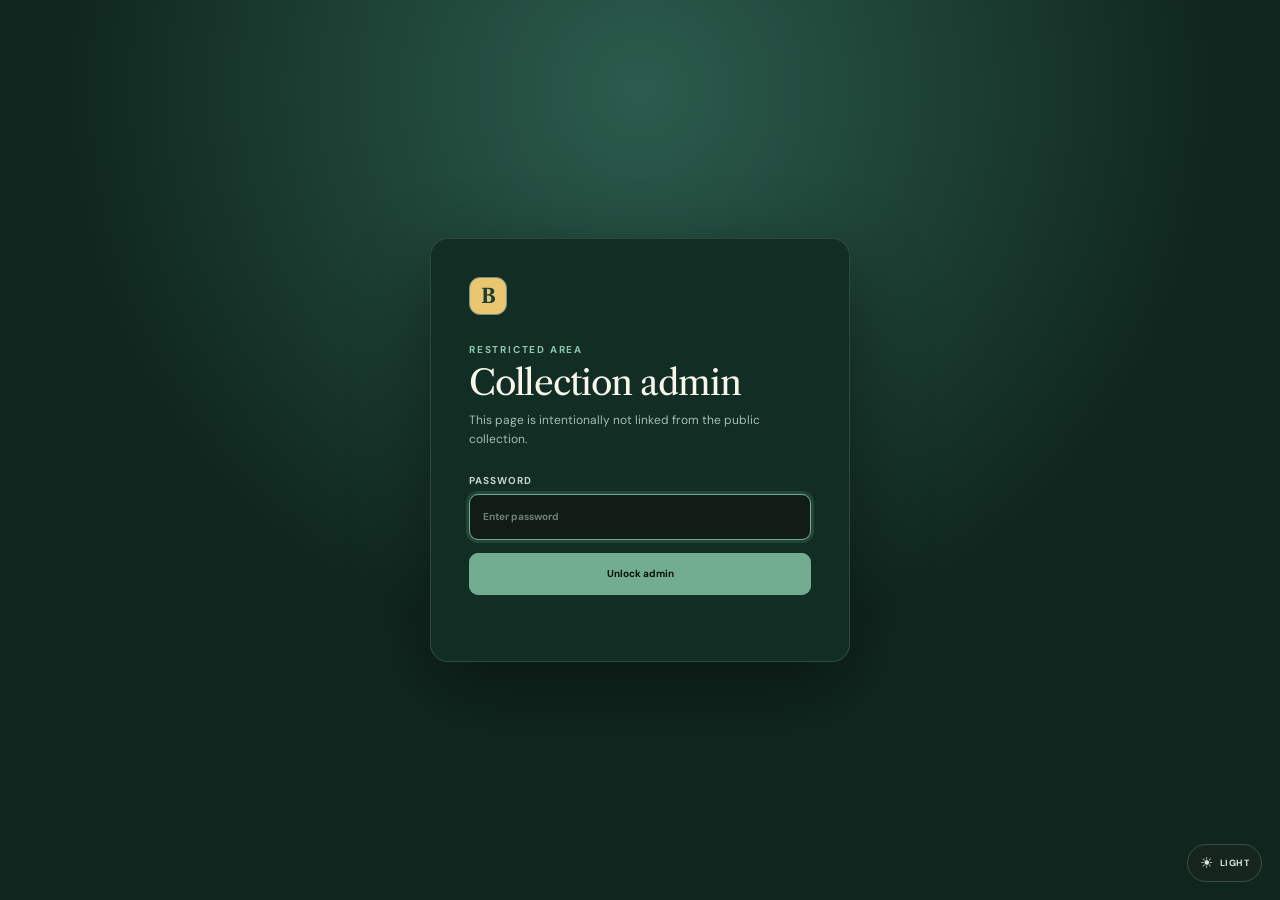
==== commit c14829b8: "Redesign admin interface and fix inventory editor" ====
--- a/admin.html
+++ b/admin.html
@@ -6,11 +6,15 @@
   <title>Bindery Admin</title>
   <link rel="stylesheet" href="styles.css">
   <link rel="stylesheet" href="admin.css?v=5">
-  <link rel="stylesheet" href="tracker.css?v=2">
-  <link rel="stylesheet" href="theme.css?v=1">
+  <link rel="stylesheet" href="tracker.css?v=3">
+  <link rel="stylesheet" href="legend-stats.css?v=1">
+  <link rel="stylesheet" href="theme.css?v=2">
+  <link rel="stylesheet" href="admin-modern.css?v=1">
   <script src="theme.js?v=2" defer></script>
-  <script src="admin.js?v=13" defer></script>
-  <script src="tracker.js?v=3" defer></script>
+  <script src="sidebar.js?v=1" defer></script>
+  <script src="admin.js?v=14" defer></script>
+  <script src="tracker.js?v=5" defer></script>
+  <script src="legend-stats.js?v=1" defer></script>
 </head>
 <body class="admin-body" data-default-theme="dark">
   <section class="login-gate" id="loginGate">
@@ -35,6 +39,7 @@
       <div class="nav-label">Godmode</div>
       <button class="admin-mode-button active" data-admin-home><span class="admin-mode-icon">C</span><span><strong>Collection</strong><small>Add and manage cards</small></span></button>
       <button class="admin-mode-button" data-admin-view="play"><span class="admin-mode-icon">D</span><span><strong>Decks &amp; games</strong><small>Build, play, and review</small></span></button>
+      <button class="admin-mode-button" data-admin-view="meta"><span class="admin-mode-icon">M</span><span><strong>Legend meta</strong><small>Popularity and performance</small></span></button>
     </nav>
 
     <main class="admin-main">
@@ -76,6 +81,12 @@
             <div class="tracker-loading">Loading your decks and game log&hellip;</div>
           </div>
         </section>
+
+        <section class="admin-view" id="metaView">
+          <div id="legendStatsRoot" class="legend-stats-root">
+            <div class="tracker-loading">Preparing Legend analytics&hellip;</div>
+          </div>
+        </section>
       </section>
 
       <aside class="session-panel">
@@ -96,9 +107,29 @@
     <section class="variant-modal" role="dialog" aria-modal="true" aria-labelledby="variantTitle">
       <header class="variant-head"><div><div class="step-label" id="variantStep">Configure inventory</div><h2 id="variantTitle">Card name</h2><p id="variantHint"></p></div><button class="modal-close" id="closeVariant" aria-label="Close">×</button></header>
       <div class="selected-card" id="selectedCard"></div>
-      <div class="allocation-total"><label>Total copies<input id="requestedTotal" type="number" min="1" value="1"></label><span id="allocationStatus"></span></div>
+      <section class="inventory-overview" aria-label="Inventory quantity">
+        <div class="inventory-stat">
+          <span>Currently in collection</span>
+          <strong id="currentOwned">0</strong>
+          <small id="ownedBreakdown">No inventory records yet</small>
+        </div>
+        <div class="quantity-editor">
+          <span id="quantityLabel">Collection total</span>
+          <div class="quantity-stepper">
+            <button id="decreaseTotal" type="button" aria-label="Decrease quantity">−</button>
+            <input id="requestedTotal" type="number" min="0" value="1" inputmode="numeric" aria-label="Quantity after saving">
+            <button id="increaseTotal" type="button" aria-label="Increase quantity">+</button>
+          </div>
+          <small id="allocationStatus"></small>
+        </div>
+        <div class="inventory-stat inventory-after">
+          <span>After saving</span>
+          <strong id="afterOwned">1</strong>
+          <small id="inventoryDelta">+1 copy</small>
+        </div>
+      </section>
       <div class="allocation-list" id="allocationList"></div>
-      <button class="add-split" id="addSplit">+ Split across another version / language</button>
+      <button class="add-split" id="addSplit" type="button">+ Add another printing, language, or finish</button>
       <footer class="modal-actions"><button class="admin-secondary" id="cancelVariant">Cancel</button><button class="admin-primary" id="saveVariant">Add to working copy</button></footer>
     </section>
   </div>
--- a/tracker.css
+++ b/tracker.css
@@ -17,9 +17,14 @@
 .entry-comment{width:100%;min-height:54px;margin-top:7px;padding:7px;border:1px solid #d7dcd8;border-radius:6px;resize:vertical;background:#fbfcfa;font-size:8px;line-height:1.4}.deck-card-note{position:absolute;inset:auto 7px 7px;z-index:3;padding:9px;border-radius:7px;color:#fff;background:#0d201aeF;font-size:8px;line-height:1.45;opacity:0;transform:translateY(6px);transition:.18s;pointer-events:none}.deck-card-note b{display:block;margin-bottom:3px;color:#dfbd68;font-size:7px;letter-spacing:.08em;text-transform:uppercase}.deck-entry:hover .deck-card-note{opacity:1;transform:none}
 .match-progress{display:grid;grid-template-columns:repeat(4,1fr);gap:7px;margin-bottom:18px}.match-progress span{display:flex;align-items:center;gap:8px;padding:10px 12px;border:1px solid #d9ddd9;border-radius:9px;color:#89938e;background:#f8f8f4;font-size:9px;font-weight:700}.match-progress b{width:22px;height:22px;display:grid;place-items:center;border-radius:50%;color:#77847e;background:#e7eae7;font-size:8px}.match-progress .active{color:#285f4d;border-color:#75a28f;background:#edf6f1}.match-progress .active b,.match-progress .done b{color:#fff;background:#39745e}.match-stage{min-height:520px}.flow-heading{display:flex;align-items:flex-end;justify-content:space-between;gap:20px;margin:0 0 20px;padding:25px 28px;border:1px solid #d8dcd7;border-radius:14px;background:linear-gradient(120deg,#f9faf6,#edf3ee)}.flow-heading.compact{align-items:center}.flow-heading h1{margin:4px 0 7px;font:400 31px 'Libre Caslon Text';color:#173f35}.flow-heading p{margin:0;color:#748079;font-size:10px}.flow-search{margin-bottom:14px}.flow-search input{width:100%;height:44px;padding:0 13px;border:1px solid #d4d9d5;border-radius:9px;background:#fff}.flow-card-grid{display:grid;grid-template-columns:repeat(auto-fill,minmax(135px,1fr));gap:15px}.flow-card-grid>button{min-width:0;padding:8px;border:1px solid #d8ddd9;border-radius:11px;color:#35473f;background:#fff;cursor:pointer;text-align:left;transition:.18s}.flow-card-grid>button:hover{transform:translateY(-4px);border-color:#5e907b;box-shadow:0 12px 25px #15392b22}.flow-art{display:block;overflow:hidden;aspect-ratio:744/1039;border-radius:8px;background:#dce2de}.flow-art img{width:100%;height:100%;display:block;object-fit:cover}.flow-art i{display:grid;height:100%;place-items:center;font:400 32px 'Libre Caslon Text'}.flow-card-grid strong{display:block;overflow:hidden;margin:8px 2px 2px;font:400 11px 'Libre Caslon Text';white-space:nowrap;text-overflow:ellipsis}.flow-card-grid small{margin:0 2px;color:#8a948f;font-size:7px}.deck-choice-grid{grid-template-columns:repeat(auto-fill,minmax(170px,1fr))}.matchup-mini{display:flex;align-items:center;gap:9px}.matchup-mini img{width:47px;height:65px;border-radius:5px;object-fit:cover}.matchup-mini span{color:#86918b;font-size:9px;font-weight:800}
 .game-notes-card{padding:18px;border:1px solid #d6dbd7;border-radius:13px;background:#fff}.game-note-head{display:flex;align-items:end;justify-content:space-between;gap:15px;margin-bottom:13px}.game-note-head label,.game-notes-card>label{display:grid;gap:6px;color:#748078;font-size:8px;font-weight:800;letter-spacing:.08em;text-transform:uppercase}.game-note-head input{height:38px;padding:0 9px;border:1px solid #d3d8d4;border-radius:7px;background:#fff}.game-notes-card textarea{width:100%;min-height:150px;padding:12px;border:1px solid #d3d8d4;border-radius:8px;resize:vertical;background:#fbfcfa;font:11px/1.55 'DM Sans';box-sizing:border-box}.gitgud-stack{overflow:hidden;margin-top:15px;border:1px solid #d6dbd7;border-radius:13px;background:#fff}.gitgud-stack>header{display:flex;align-items:center;justify-content:space-between;padding:14px 17px;border-bottom:1px solid #dce0dd}.gitgud-stack h2{margin:3px 0 0;font:400 18px 'Libre Caslon Text'}.gitgud-stack a{color:#39715d;font-size:8px;font-weight:800;text-decoration:none}.gitgud-stack iframe{display:block;width:100%;height:820px;border:0}
+.match-review-layout{display:grid;grid-template-columns:minmax(285px,.34fr) minmax(620px,.66fr);gap:14px;align-items:start}.match-review-rail{display:grid;gap:11px;min-width:0}.match-lens-card,.key-enablers{border:1px solid #d6dbd7;border-radius:12px;background:#fff}.match-lens-card{padding:14px}.match-lens-group{display:flex;align-items:center;justify-content:space-between;gap:8px;margin-top:10px}.match-lens-group>span{color:#7d8882;font-size:7px;font-weight:800;letter-spacing:.08em;text-transform:uppercase}.match-lens-group>div{display:flex;gap:4px}.match-lens-group button{padding:6px 8px;border:1px solid #d7dcd8;border-radius:6px;color:#6f7c76;background:#f8faf8;cursor:pointer;font-size:7px;font-weight:800}.match-lens-group button.active{color:#fff;border-color:#39745e;background:#39745e}.match-lens-card>p{margin:11px 0 0;color:#849089;font-size:7px;line-height:1.5}.compact-notes{padding:14px}.compact-notes .game-note-head{margin-bottom:10px}.compact-notes .game-note-head label{width:100%}.compact-notes .game-notes-card textarea,.compact-notes textarea{min-height:135px}.key-enablers{overflow:hidden}.key-enablers>summary{display:flex;align-items:center;justify-content:space-between;padding:13px 14px;cursor:pointer;list-style:none}.key-enablers>summary::-webkit-details-marker{display:none}.key-enablers>summary span{display:grid;gap:3px}.key-enablers>summary small{color:#7e8b84;font-size:7px;font-weight:800;letter-spacing:.08em;text-transform:uppercase}.key-enablers>summary strong{font:400 16px 'Libre Caslon Text'}.key-enablers>summary i{font-size:16px;font-style:normal;transition:.18s}.key-enablers[open]>summary i{transform:rotate(180deg)}.key-enabler-body{padding:0 12px 12px;border-top:1px solid #e2e5e2}.key-meta-summary{display:flex;gap:5px;padding:10px 0 7px}.key-meta-summary span{padding:4px 6px;border-radius:20px;color:#5f7169;background:#edf2ef;font-size:6px;font-weight:800}.key-card-list{display:grid;gap:5px}.key-card{display:grid;grid-template-columns:31px minmax(0,1fr) auto;gap:8px;align-items:center;padding:5px;border:1px solid #e2e5e2;border-radius:7px;background:#fafbf9}.key-card img{width:31px;height:43px;border-radius:4px;object-fit:cover;background:#dce1de}.key-card div{min-width:0}.key-card strong,.key-card span{display:block;overflow:hidden;white-space:nowrap;text-overflow:ellipsis}.key-card strong{font:400 9px 'Libre Caslon Text'}.key-card span{margin-top:3px;color:#89938e;font-size:6px}.key-card>b{padding:4px 5px;border-radius:20px;color:#7c8781;background:#ecefed;font-size:6px}.key-card>b.up{color:#287057;background:#dcefe7}.key-meta-foot{display:block;margin-top:8px;color:#909a94;font-size:6px;line-height:1.4}.key-meta-state{display:grid;gap:6px;padding:18px 8px;color:#87918c;text-align:center;font-size:8px;line-height:1.5}.key-meta-state strong{color:#56675f;font:400 13px 'Libre Caslon Text'}.key-meta-state span{display:block}.key-meta-state button{justify-self:center;padding:6px 8px;border:1px solid #d0d8d3;border-radius:6px;color:#396d59;background:#fff;cursor:pointer;font-size:7px;font-weight:800}.review-gitgud{position:sticky;top:14px;margin-top:0}.review-gitgud iframe{height:900px}
 .score-clickers{display:grid;grid-template-columns:minmax(180px,320px) 70px minmax(180px,320px);justify-content:center;align-items:center;gap:22px;padding:25px}.score-clickers>button{position:relative;padding:12px;border:1px solid #d4dbd6;border-radius:15px;color:#293c33;background:#fff;cursor:pointer;box-shadow:0 12px 30px #102d2017}.score-clickers>button:hover{border-color:#69947f;transform:translateY(-3px)}.score-portrait{display:block;overflow:hidden;aspect-ratio:744/1039;border-radius:10px;background:#dce1de}.score-portrait img{width:100%;height:100%;object-fit:cover}.score-clickers strong{display:block;overflow:hidden;margin:10px 2px 0;font:400 14px 'Libre Caslon Text';white-space:nowrap;text-overflow:ellipsis}.score-clickers button>b{position:absolute;right:20px;bottom:50px;width:48px;height:48px;display:grid;place-items:center;border:2px solid #fff;border-radius:50%;color:#fff;background:#285c49;box-shadow:0 5px 15px #0003;font-size:22px}.score-clickers small{display:block;margin-top:4px;color:#8a958f;font-size:8px}.score-versus{color:#8a958f;text-align:center;font:700 13px 'Libre Caslon Text'}.score-save{display:flex;justify-content:center;gap:10px;margin:10px 0 30px}
 html[data-theme=dark] .tracker-root{color:#dce7e1}html[data-theme=dark] .tracker-head,html[data-theme=dark] .deck-editor-head,html[data-theme=dark] .flow-heading{border-color:#2d4137;background:linear-gradient(125deg,#15251e,#102019)}html[data-theme=dark] .tracker-head h1,html[data-theme=dark] .deck-editor-head h1,html[data-theme=dark] .flow-heading h1,html[data-theme=dark] .deck-total strong{color:#dce9e2}
 html[data-theme=dark] .tracker-stats>div,html[data-theme=dark] .deck-tile,html[data-theme=dark] .match-row,html[data-theme=dark] .deck-adder,html[data-theme=dark] .deck-zone,html[data-theme=dark] .history-panel,html[data-theme=dark] .game-notes-card,html[data-theme=dark] .gitgud-stack,html[data-theme=dark] .flow-card-grid>button,html[data-theme=dark] .score-clickers>button{color:#dce7e1;border-color:#2c4036;background:#14231c;box-shadow:0 10px 25px #0003}
 html[data-theme=dark] .tracker-empty,html[data-theme=dark] .match-progress span{color:#8fa198;border-color:#31463c;background:#101e18}html[data-theme=dark] .match-progress .active{color:#b8dec9;border-color:#4e806b;background:#193027}html[data-theme=dark] .deck-title-input{color:#e3ede8;border-color:#4a665a}html[data-theme=dark] .deck-editor-head textarea,html[data-theme=dark] .deck-add-controls input,html[data-theme=dark] .deck-add-controls select,html[data-theme=dark] .deck-import textarea,html[data-theme=dark] .entry-controls input,html[data-theme=dark] .entry-controls select,html[data-theme=dark] .entry-comment,html[data-theme=dark] .flow-search input,html[data-theme=dark] .game-note-head input,html[data-theme=dark] .game-notes-card textarea{color:#dbe7e0;border-color:#33483e;background:#0f1c17}
+html[data-theme=dark] .match-lens-card,html[data-theme=dark] .key-enablers,html[data-theme=dark] .key-card{color:#dce7e1;border-color:#2c4036;background:#14231c}html[data-theme=dark] .match-lens-group button{color:#9bada4;border-color:#34483e;background:#17271f}html[data-theme=dark] .match-lens-group button.active{color:#fff;border-color:#4b856d;background:#356e58}html[data-theme=dark] .key-enabler-body{border-color:#2b4036}html[data-theme=dark] .key-meta-summary span,html[data-theme=dark] .key-card>b{color:#9eb0a7;background:#1e3028}html[data-theme=dark] .key-meta-state strong{color:#dbe6e0}html[data-theme=dark] .key-meta-state button{color:#b5d9c8;border-color:#355144;background:#17271f}
 html[data-theme=dark] .deck-search-results>button{color:#dbe7e0;border-color:#30443a;background:#172820}html[data-theme=dark] .deck-import,html[data-theme=dark] .gitgud-stack>header{border-color:#2b4036}
 @media(max-width:760px){.match-progress span{justify-content:center;padding:8px}.match-progress span:not(.active){font-size:0}.flow-heading{align-items:flex-start;flex-direction:column;padding:19px}.flow-card-grid{grid-template-columns:repeat(2,minmax(0,1fr))}.score-clickers{grid-template-columns:1fr 34px 1fr;gap:8px;padding:8px}.score-clickers button>b{right:10px;bottom:48px}.gitgud-stack iframe{height:680px}.game-note-head{align-items:stretch;flex-direction:column}}
+@media(max-width:1180px){.match-review-layout{grid-template-columns:minmax(270px,.4fr) minmax(500px,.6fr)}}
+@media(max-width:980px){.match-review-layout{grid-template-columns:1fr}.review-gitgud{position:static}.review-gitgud iframe{height:720px}}
+@media(max-width:760px){.match-lens-group{align-items:flex-start;flex-direction:column}.match-lens-group>div{width:100%}.match-lens-group button{flex:1}.review-gitgud iframe{height:650px}}
--- a/legend-stats.css
+++ b/legend-stats.css
@@ -0,0 +1,4 @@
+.legend-stats-root{min-width:0;padding-bottom:60px;color:#26372f}.meta-head,.meta-toolbar,.meta-legend-hero,.meta-analysis,.meta-method,.meta-decks,.meta-empty{border:1px solid #d8dcd7;border-radius:15px;background:#fff;box-shadow:0 10px 28px #17382b0c}.meta-head{display:flex;align-items:flex-start;justify-content:space-between;gap:24px;padding:29px 32px;background:linear-gradient(125deg,#fcfcf8,#edf4ef)}.meta-head h1{margin:5px 0 7px;font:400 33px 'Libre Caslon Text';color:#173f35}.meta-head p{margin:0;color:#6d7b74;font-size:11px}.meta-source{display:flex;align-items:center;gap:7px;padding:8px 10px;border-radius:30px;color:#5d7067;background:#e8f0eb;font-size:8px;font-weight:800;text-transform:uppercase;letter-spacing:.08em}.meta-source span{width:7px;height:7px;border-radius:50%;background:#3a8a68}.meta-toolbar{display:flex;align-items:end;gap:10px;margin:14px 0;padding:15px 18px}.meta-toolbar label{display:grid;gap:6px;color:#76827c;font-size:8px;font-weight:800;letter-spacing:.08em;text-transform:uppercase}.meta-toolbar label:first-child{flex:1}.meta-toolbar select{height:40px;min-width:170px;padding:0 34px 0 11px;border:1px solid #d4d9d5;border-radius:8px;color:#34473e;background:#fff}.meta-toolbar .admin-primary{margin-left:auto}.meta-empty{min-height:400px;display:flex;align-items:center;justify-content:center;flex-direction:column;padding:35px;text-align:center}.meta-empty-mark{width:58px;height:58px;display:grid;place-items:center;border:1px solid #c8d7d0;border-radius:17px;color:#326b57;background:#edf5f1;font:400 26px 'Libre Caslon Text'}.meta-empty h2{margin:18px 0 7px;font:400 25px 'Libre Caslon Text'}.meta-empty p{max-width:570px;margin:0 0 18px;color:#7b8781;font-size:10px;line-height:1.6}.meta-empty>div:last-child{display:flex;gap:7px}.meta-empty>div:last-child span{padding:6px 8px;border-radius:20px;color:#65766e;background:#eff2ef;font-size:8px;font-weight:700}.meta-legend-hero{display:flex;align-items:center;justify-content:space-between;gap:20px;padding:18px 21px}.meta-legend-card{display:flex;align-items:center;gap:14px}.meta-legend-card img{width:66px;height:91px;border-radius:8px;object-fit:cover;background:#dce2de;box-shadow:0 7px 18px #142f2424}.meta-legend-card h2{margin:5px 0 4px;font:400 24px 'Libre Caslon Text'}.meta-legend-card p{margin:0;color:#7e8983;font-size:9px}.meta-kpis{display:grid;grid-template-columns:repeat(4,minmax(85px,1fr));gap:8px}.meta-kpis>div{padding:12px 14px;border:1px solid #e0e3df;border-radius:10px;background:#fafbf9}.meta-kpis strong{display:block;color:#245c49;font:400 22px 'Libre Caslon Text'}.meta-kpis span{color:#87908b;font-size:7px;font-weight:800;text-transform:uppercase;letter-spacing:.07em}.meta-notice{margin:10px 0;padding:10px 13px;border-radius:8px;color:#47675a;background:#e4f1eb;font-size:9px}.meta-notice.warning{color:#87651f;background:#f5e9cc}.meta-analysis{overflow:hidden;margin-top:14px}.meta-analysis-head{display:flex;align-items:center;justify-content:space-between;gap:15px;padding:12px 14px;border-bottom:1px solid #e0e3df}.meta-modes{display:flex;gap:5px}.meta-modes button{height:34px;padding:0 11px;border:0;border-radius:7px;color:#75817b;background:transparent;cursor:pointer;font-size:9px;font-weight:800}.meta-modes button.active{color:#fff;background:#255b4c}.meta-search input{height:36px;width:220px;padding:0 10px;border:1px solid #d5dad6;border-radius:8px;background:#fff;font-size:10px}.meta-row{display:grid;grid-template-columns:minmax(260px,1.5fr) minmax(150px,.9fr) 65px 65px 75px 80px;gap:14px;align-items:center;min-height:67px;padding:7px 16px;border-bottom:1px solid #e7e9e6}.meta-row:last-child{border-bottom:0}.meta-table-head{min-height:38px;color:#8a938e;background:#f1f3f0;font-size:7px;font-weight:800;letter-spacing:.1em;text-transform:uppercase}.meta-card-name{display:flex;align-items:center;gap:11px;min-width:0}.meta-card-name img{width:37px;height:51px;flex:none;border-radius:5px;object-fit:cover;background:#dce2de}.meta-card-name span{min-width:0}.meta-card-name strong,.meta-card-name small{display:block;overflow:hidden;white-space:nowrap;text-overflow:ellipsis}.meta-card-name strong{font:400 12px 'Libre Caslon Text'}.meta-card-name small{margin-top:4px;color:#8a938e;font-size:7px}.meta-pop strong{font-size:11px}.meta-pop>span{display:block;height:5px;margin-top:6px;overflow:hidden;border-radius:5px;background:#e5e9e6}.meta-pop i{display:block;height:100%;border-radius:5px;background:linear-gradient(90deg,#32735b,#d1a64c)}.meta-cell strong,.meta-cell small{display:block}.meta-cell strong{font-size:10px}.meta-cell small{margin-top:3px;color:#909893;font-size:7px}.meta-lift{justify-self:start;padding:5px 7px;border-radius:20px;color:#7f8883;background:#edf0ee;font-size:8px;font-weight:800}.meta-lift.positive{color:#287057;background:#dcefe7}.meta-lift.negative{color:#9b4b46;background:#f4e1df}.meta-no-results{padding:45px;color:#8b948f;text-align:center;font-size:10px}.meta-method{display:flex;align-items:center;justify-content:space-between;gap:30px;margin-top:14px;padding:16px 19px}.meta-method p{max-width:830px;margin:5px 0 0;color:#748078;font-size:9px;line-height:1.55}.meta-method>div:last-child{display:flex;align-items:flex-end;flex-direction:column;gap:6px;white-space:nowrap}.meta-method span{color:#89938e;font-size:8px}.meta-method a{color:#2f7259;font-size:9px;font-weight:800;text-decoration:none}.meta-decks{margin-top:14px;padding:20px}.meta-decks h2{margin:5px 0 14px;font:400 20px 'Libre Caslon Text'}.meta-decks>div:last-child{display:grid;grid-template-columns:repeat(2,minmax(0,1fr));gap:7px}.meta-decks article{display:flex;align-items:center;gap:10px;min-width:0;padding:9px 11px;border:1px solid #e0e3df;border-radius:8px;background:#fafbf9}.meta-place{width:31px;flex:none;color:#8b6926;font:700 11px 'Libre Caslon Text'}.meta-decks article div{min-width:0}.meta-decks strong,.meta-decks small{display:block;overflow:hidden;white-space:nowrap;text-overflow:ellipsis}.meta-decks strong{font-size:9px}.meta-decks small{margin-top:3px;color:#8b948f;font-size:7px}
+html[data-theme=dark] .legend-stats-root{color:#dce7e1}html[data-theme=dark] .meta-head,html[data-theme=dark] .meta-toolbar,html[data-theme=dark] .meta-legend-hero,html[data-theme=dark] .meta-analysis,html[data-theme=dark] .meta-method,html[data-theme=dark] .meta-decks,html[data-theme=dark] .meta-empty{color:#dce7e1;border-color:#2d4137;background:#13221b;box-shadow:0 12px 30px #0003}html[data-theme=dark] .meta-head{background:linear-gradient(125deg,#15251e,#102019)}html[data-theme=dark] .meta-head h1,html[data-theme=dark] .meta-legend-card h2{color:#e2ece7}html[data-theme=dark] .meta-source{color:#9bb5a9;background:#1b3027}html[data-theme=dark] .meta-toolbar select,html[data-theme=dark] .meta-search input{color:#dbe7e0;border-color:#33483e;background:#0f1c17}html[data-theme=dark] .meta-kpis>div,html[data-theme=dark] .meta-decks article{border-color:#2c4036;background:#17271f}html[data-theme=dark] .meta-kpis strong{color:#9ccdb8}html[data-theme=dark] .meta-analysis-head,html[data-theme=dark] .meta-row{border-color:#293c33}html[data-theme=dark] .meta-table-head{color:#8fa198;background:#17271f}html[data-theme=dark] .meta-pop>span{background:#293c33}html[data-theme=dark] .meta-empty-mark{color:#d7bb70;border-color:#3b5b4d;background:#172b22}
+@media(max-width:1000px){.meta-legend-hero{align-items:flex-start;flex-direction:column}.meta-kpis{width:100%}.meta-row{grid-template-columns:minmax(220px,1.4fr) minmax(120px,.8fr) 55px 65px 75px}.meta-row>:last-child{display:none}}
+@media(max-width:760px){.meta-head,.meta-toolbar,.meta-analysis-head,.meta-method{align-items:stretch;flex-direction:column}.meta-toolbar .admin-primary{margin-left:0}.meta-toolbar select,.meta-search input{width:100%}.meta-kpis{grid-template-columns:repeat(2,1fr)}.meta-modes{overflow:auto}.meta-row{grid-template-columns:minmax(170px,1fr) 110px 52px;padding:7px 10px}.meta-row>:nth-child(n+4){display:none}.meta-decks>div:last-child{grid-template-columns:1fr}.meta-method>div:last-child{align-items:flex-start}}
--- a/theme.css
+++ b/theme.css
@@ -11,3 +11,18 @@
 html[data-theme=dark] .admin-search input,html[data-theme=dark] .manage-head input,html[data-theme=dark] .import-input,html[data-theme=dark] .search-result,html[data-theme=dark] .manage-row,html[data-theme=dark] .session-item,html[data-theme=dark] .admin-secondary{color:#dce7e1;border-color:#30433a;background:#182720}html[data-theme=dark] .search-result:hover,html[data-theme=dark] .session-item:hover{background:#1d3028}html[data-theme=dark] .session-list,html[data-theme=dark] .session-item{border-color:#293a32}
 html[data-theme=dark] .modal-backdrop{background:#020705d9}html[data-theme=dark] .variant-modal,html[data-theme=dark] .variant-head{color:#e3ebe7;border-color:#304039;background:#13211bf2}html[data-theme=dark] .selected-card,html[data-theme=dark] .allocation-row{border-color:#2d3f36;background:#182720}
 @media(max-width:760px){.theme-toggle{right:18px;bottom:72px}.admin-body .theme-toggle{bottom:18px}}
+
+/* Collapsible left navigation */
+.app,.sidebar,.admin-shell,.admin-mode-nav{transition:grid-template-columns .24s ease,width .24s ease,padding-left .24s ease}
+.sidebar-collapse-toggle{position:absolute;z-index:3;right:-15px;top:82px;width:30px;height:30px;display:grid;place-items:center;padding:0;border:1px solid #3c5b4e;border-radius:50%;color:#f3d47e;background:#122d24;box-shadow:0 6px 18px #07150f55;cursor:pointer;transition:transform .2s ease,background .2s ease}
+.sidebar-collapse-toggle:hover{background:#1b4436}.sidebar-collapse-toggle svg{width:14px;height:14px;transition:transform .24s ease}
+.app.sidebar-is-collapsed{grid-template-columns:76px minmax(0,1fr)}
+.app.sidebar-is-collapsed .sidebar{width:76px;padding-left:12px;padding-right:12px}
+.app.sidebar-is-collapsed .sidebar .brand{justify-content:center;padding-left:0;padding-right:0}
+.app.sidebar-is-collapsed .sidebar .brand>:last-child,.app.sidebar-is-collapsed .sidebar .nav-label,.app.sidebar-is-collapsed .sidebar .nav-button span,.app.sidebar-is-collapsed .sidebar .nav-button small,.app.sidebar-is-collapsed .sidebar .collection-meter{display:none}
+.app.sidebar-is-collapsed .sidebar .nav-button{justify-content:center;padding-left:0;padding-right:0}.app.sidebar-is-collapsed .sidebar .nav-button svg{flex:none}
+.app.sidebar-is-collapsed .sidebar .godmode-link{margin-top:auto}.app.sidebar-is-collapsed .sidebar-collapse-toggle svg{transform:rotate(180deg)}
+.admin-mode-nav .sidebar-collapse-toggle{top:18px}.admin-shell.admin-nav-is-collapsed{padding-left:76px}.admin-shell.admin-nav-is-collapsed .admin-mode-nav{width:76px;padding-left:12px;padding-right:12px;padding-top:58px}
+.admin-shell.admin-nav-is-collapsed .admin-mode-nav>.nav-label,.admin-shell.admin-nav-is-collapsed .admin-mode-button>span:last-child{display:none}.admin-shell.admin-nav-is-collapsed .admin-mode-button{justify-content:center;padding-left:0;padding-right:0}.admin-shell.admin-nav-is-collapsed .sidebar-collapse-toggle svg{transform:rotate(180deg)}
+@media(max-width:760px){.sidebar-collapse-toggle{display:none}.app.sidebar-is-collapsed{display:block}.app.sidebar-is-collapsed .sidebar{display:none}}
+@media(max-width:900px){.admin-mode-nav .sidebar-collapse-toggle{display:none}.admin-shell.admin-nav-is-collapsed{padding-left:0}.admin-shell.admin-nav-is-collapsed .admin-mode-nav{position:sticky;width:auto;padding:8px 14px}.admin-shell.admin-nav-is-collapsed .admin-mode-button>span:last-child{display:grid}}
--- a/admin-modern.css
+++ b/admin-modern.css
@@ -0,0 +1,101 @@
+/* Admin design layer: restrained surfaces, explicit states, and efficient controls. */
+.admin-body{
+  --admin-canvas:#f0f1ed;--admin-surface:#fafbf8;--admin-raised:#fff;--admin-control:#f5f7f3;--admin-control-hover:#edf3ee;
+  --admin-border:#d7ddd8;--admin-border-strong:#b7c6be;--admin-text:#223129;--admin-muted:#718078;--admin-faint:#929c97;
+  --admin-accent:#376f59;--admin-accent-strong:#285945;--admin-accent-soft:#e3efe8;--admin-gold:#9c752c;
+  --admin-danger:#a64d48;--admin-danger-soft:#f5e4e2;--admin-shadow:0 18px 48px rgba(22,43,34,.08);
+  color:var(--admin-text);background:var(--admin-canvas)
+}
+html[data-theme=dark] .admin-body{
+  --admin-canvas:#09100d;--admin-surface:#101914;--admin-raised:#151f1a;--admin-control:#111c17;--admin-control-hover:#182720;
+  --admin-border:#25352d;--admin-border-strong:#385044;--admin-text:#dce7e1;--admin-muted:#91a098;--admin-faint:#6f8077;
+  --admin-accent:#73ad91;--admin-accent-strong:#8cc3a8;--admin-accent-soft:#193126;--admin-gold:#d0ac60;
+  --admin-danger:#db7770;--admin-danger-soft:#321f1d;--admin-shadow:0 22px 60px rgba(0,0,0,.3);
+  background:radial-gradient(circle at 78% -12%,rgba(76,129,104,.13),transparent 34rem),var(--admin-canvas)
+}
+.admin-body button,.admin-body input,.admin-body select,.admin-body textarea{transition:border-color .16s ease,background-color .16s ease,color .16s ease,box-shadow .16s ease,transform .16s ease}
+.admin-body button:focus-visible,.admin-body a:focus-visible,.admin-body input:focus-visible,.admin-body select:focus-visible,.admin-body textarea:focus-visible{outline:2px solid var(--admin-accent);outline-offset:2px}
+.admin-body button:disabled{cursor:not-allowed;opacity:.42}
+html[data-theme=dark] .admin-body .admin-topbar{border-color:var(--admin-border);background:rgba(11,18,15,.91);box-shadow:0 1px 0 rgba(255,255,255,.02)}
+html[data-theme=dark] .admin-body .admin-mode-nav{border-color:var(--admin-border);background:linear-gradient(180deg,#0c1712,#09100d)}
+.admin-body .admin-mode-button{border:1px solid transparent}
+.admin-body .admin-mode-button:hover{color:var(--admin-text);border-color:var(--admin-border);background:var(--admin-control)}
+.admin-body .admin-mode-button.active{color:var(--admin-text);border-color:var(--admin-border-strong);background:var(--admin-accent-soft);box-shadow:inset 3px 0 var(--admin-accent)}
+.admin-body .admin-mode-button.active small{color:var(--admin-muted)}
+.admin-body .admin-mode-icon{border-color:var(--admin-border-strong);color:var(--admin-gold);background:rgba(255,255,255,.018)}
+.admin-body .admin-main{gap:20px}.admin-body .admin-hero{margin-bottom:20px}.admin-body .admin-hero h1{letter-spacing:-.035em}
+.admin-body .admin-hero p,.admin-body .admin-card>p,.admin-body .session-panel>p{color:var(--admin-muted)}
+.admin-body .draft-count,.admin-body .admin-card,.admin-body .session-panel{color:var(--admin-text);border-color:var(--admin-border);background:var(--admin-surface);box-shadow:var(--admin-shadow)}
+.admin-body .draft-count strong{color:var(--admin-accent-strong)}
+.admin-body .admin-tabs{padding:4px;border-color:var(--admin-border);background:var(--admin-control)}
+.admin-body .admin-tabs button{color:var(--admin-muted)}.admin-body .admin-tabs button:hover{color:var(--admin-text);background:var(--admin-control-hover)}
+.admin-body .admin-tabs button.active{color:var(--admin-text);background:var(--admin-raised);box-shadow:0 4px 16px rgba(0,0,0,.12)}
+.admin-body .step-label{color:var(--admin-accent-strong)}
+.admin-body input:not([type=checkbox]):not([type=radio]):not([type=file]),.admin-body select,.admin-body textarea{color:var(--admin-text);border-color:var(--admin-border);background:var(--admin-control);caret-color:var(--admin-accent-strong)}
+.admin-body input::placeholder,.admin-body textarea::placeholder{color:var(--admin-faint)}
+.admin-body input:not([type=checkbox]):not([type=radio]):not([type=file]):hover,.admin-body select:hover,.admin-body textarea:hover{border-color:var(--admin-border-strong)}
+.admin-body input:not([type=checkbox]):not([type=radio]):not([type=file]):focus,.admin-body select:focus,.admin-body textarea:focus{border-color:var(--admin-accent);box-shadow:0 0 0 3px color-mix(in srgb,var(--admin-accent) 18%,transparent);outline:0}
+.admin-body option{color:var(--admin-text);background:var(--admin-raised)}
+.admin-body .admin-primary{color:#07110c;border-color:var(--admin-accent);background:var(--admin-accent)}
+.admin-body .admin-primary:hover:not(:disabled){border-color:var(--admin-accent-strong);background:var(--admin-accent-strong);transform:translateY(-1px)}
+.admin-body .admin-secondary,.admin-body .admin-actions a,.admin-body .admin-actions button,.admin-body .manage-row button,.admin-body .modal-close{color:var(--admin-muted);border-color:var(--admin-border);background:var(--admin-control)}
+.admin-body .admin-secondary:hover:not(:disabled),.admin-body .admin-actions a:hover,.admin-body .admin-actions button:hover,.admin-body .manage-row button:hover,.admin-body .modal-close:hover{color:var(--admin-text);border-color:var(--admin-border-strong);background:var(--admin-control-hover)}
+.admin-body .admin-link{color:var(--admin-gold)}
+.admin-body .search-result,.admin-body .manage-row,.admin-body .session-item{color:var(--admin-text);border-color:var(--admin-border);background:var(--admin-raised)}
+.admin-body .search-result:hover,.admin-body .manage-row:hover,.admin-body .session-item:hover{border-color:var(--admin-border-strong);background:var(--admin-control-hover);transform:translateY(-1px)}
+.admin-body .search-result small,.admin-body .manage-name small,.admin-body .session-item small{color:var(--admin-muted)}
+.search-result-meta{display:flex;align-items:center;justify-content:flex-end;flex-wrap:wrap;gap:6px}
+.admin-body .version-count,.owned-count-chip{padding:5px 8px;border-radius:99px;font-size:8px;font-weight:800;white-space:nowrap}
+.admin-body .version-count{color:var(--admin-muted);background:var(--admin-control)}.owned-count-chip{color:var(--admin-accent-strong);background:var(--admin-accent-soft)}
+.admin-body .session-list,.admin-body .session-item{border-color:var(--admin-border)}
+.admin-body .csv-upload{color:var(--admin-accent-strong);border-color:var(--admin-border-strong);background:var(--admin-control)}
+.admin-body .csv-upload:hover{border-color:var(--admin-accent);background:var(--admin-control-hover)}
+/* Tracker and analytics inherit the same surface hierarchy. */
+.admin-body :is(.tracker-head,.tracker-stats>div,.deck-tile,.match-row,.deck-editor-head,.deck-adder,.deck-zone,.history-panel,.game-notes-card,.gitgud-stack,.flow-heading,.flow-card-grid>button,.score-clickers>button,.match-fields,.opponent-selector,.score-card,.match-comments,.match-reference,.match-lens-card,.key-enablers,.key-card,.meta-head,.meta-toolbar,.meta-legend-hero,.meta-analysis,.meta-method,.meta-decks,.meta-empty,.meta-kpis>div,.meta-decks article){color:var(--admin-text);border-color:var(--admin-border);background:var(--admin-surface);box-shadow:none}
+.admin-body :is(.tracker-head,.deck-editor-head,.flow-heading,.meta-head){background:linear-gradient(125deg,var(--admin-raised),var(--admin-surface))}
+.admin-body :is(.deck-search-results>button,.key-card,.meta-kpis>div,.meta-decks article){background:var(--admin-control)}
+.admin-body :is(.match-progress span,.tracker-empty,.meta-table-head){color:var(--admin-muted);border-color:var(--admin-border);background:var(--admin-control)}
+.admin-body :is(.match-progress .active,.meta-modes button.active,.match-lens-group button.active){color:var(--admin-text);border-color:var(--admin-border-strong);background:var(--admin-accent-soft)}
+.admin-body .meta-modes button,.admin-body .match-lens-group button{color:var(--admin-muted);border:1px solid transparent;background:transparent}
+.admin-body .meta-modes button:hover,.admin-body .match-lens-group button:hover{color:var(--admin-text);border-color:var(--admin-border);background:var(--admin-control-hover)}
+.admin-body :is(.deck-actions button,.match-actions button,.opponent-selector header button,.key-meta-state button){color:var(--admin-muted);border-color:var(--admin-border);background:var(--admin-control)}
+.admin-body :is(.deck-actions button,.match-actions button,.opponent-selector header button,.key-meta-state button):hover{color:var(--admin-text);border-color:var(--admin-border-strong);background:var(--admin-control-hover)}
+.admin-body .deck-actions .accent{color:#07110c;border-color:var(--admin-accent);background:var(--admin-accent)}
+.admin-body .save-state.online,.admin-body .meta-source,.admin-body .meta-notice{color:var(--admin-accent-strong);background:var(--admin-accent-soft)}
+.admin-body .save-state.draft,.admin-body .meta-notice.warning{color:var(--admin-gold);background:color-mix(in srgb,var(--admin-gold) 12%,var(--admin-control))}
+.admin-body .match-score.won,.admin-body .meta-lift.positive{color:var(--admin-accent-strong);background:var(--admin-accent-soft)}
+.admin-body .match-score.lost,.admin-body .meta-lift.negative{color:var(--admin-danger);background:var(--admin-danger-soft)}
+.admin-body .match-score.draw,.admin-body .meta-lift,.admin-body .meta-empty>div:last-child span{color:var(--admin-muted);background:var(--admin-control)}
+/* Inventory editor */
+.admin-body.modal-open{overflow:hidden}.admin-body .modal-backdrop{z-index:1000;padding:24px;background:rgba(2,7,5,.76);backdrop-filter:blur(10px);pointer-events:auto}
+.admin-body .variant-modal{width:min(940px,100%);max-height:min(92vh,900px);color:var(--admin-text);border:1px solid var(--admin-border-strong);border-radius:18px;background:var(--admin-surface);box-shadow:0 35px 100px rgba(0,0,0,.48);isolation:isolate;pointer-events:auto}
+.admin-body .variant-head{padding:22px 24px 18px;border-color:var(--admin-border);background:color-mix(in srgb,var(--admin-surface) 94%,transparent);backdrop-filter:blur(14px)}
+.admin-body .variant-head p{color:var(--admin-muted)}
+.admin-body .selected-card{gap:16px;padding:16px 24px;border-color:var(--admin-border);background:var(--admin-raised)}
+.admin-body .selected-card img{width:62px;height:86px;box-shadow:0 8px 24px rgba(0,0,0,.22)}
+.admin-body .selected-card strong{font:400 17px 'Libre Caslon Text'}.admin-body .selected-card small{color:var(--admin-muted)}
+.inventory-overview{display:grid;grid-template-columns:1fr minmax(250px,1.25fr) 1fr;gap:10px;padding:16px 24px 11px}
+.inventory-stat,.quantity-editor{min-width:0;padding:14px;border:1px solid var(--admin-border);border-radius:12px;background:var(--admin-control)}
+.inventory-stat{display:grid;align-content:center;gap:4px}.inventory-stat>span,.quantity-editor>span{color:var(--admin-muted);font-size:8px;font-weight:800;letter-spacing:.09em;text-transform:uppercase}
+.inventory-stat strong{color:var(--admin-text);font:400 27px 'Libre Caslon Text'}.inventory-stat small,.quantity-editor small{color:var(--admin-faint);font-size:8px;line-height:1.35}
+.inventory-after{border-color:var(--admin-border-strong);background:var(--admin-accent-soft)}.inventory-after strong{color:var(--admin-accent-strong)}
+.quantity-editor{display:grid;gap:8px;background:var(--admin-raised)}.quantity-stepper{display:grid;grid-template-columns:42px minmax(70px,1fr) 42px;gap:6px}
+.quantity-stepper button,.quantity-stepper input{height:42px!important;border:1px solid var(--admin-border)!important;border-radius:9px!important;text-align:center}
+.quantity-stepper button{color:var(--admin-text);background:var(--admin-control);cursor:pointer;font-size:20px}.quantity-stepper button:hover:not(:disabled){color:var(--admin-accent-strong);border-color:var(--admin-accent)!important;background:var(--admin-accent-soft)}
+.quantity-stepper input{width:100%!important;padding:0 4px!important;font-size:15px!important;font-weight:800}.quantity-stepper input::-webkit-inner-spin-button{appearance:none}
+#allocationStatus.is-valid{color:var(--admin-accent-strong)}#allocationStatus.is-invalid{color:var(--admin-danger)}
+.admin-body .allocation-list{gap:10px;padding:5px 24px}.admin-body .allocation-row{display:grid;grid-template-columns:minmax(240px,1.4fr) 90px minmax(230px,1fr);gap:12px;align-items:start;padding:14px;border-color:var(--admin-border);border-radius:12px;background:var(--admin-raised)}
+.allocation-row-head{grid-column:1/-1;display:flex;align-items:center;justify-content:space-between;padding-bottom:9px;border-bottom:1px solid var(--admin-border)}
+.allocation-row-head span{color:var(--admin-muted);font-size:8px;font-weight:800;letter-spacing:.09em;text-transform:uppercase}
+.admin-body .remove-split{width:auto;height:auto;padding:4px 7px;border:0;border-radius:6px;color:var(--admin-danger);background:transparent;font-size:9px;font-weight:800}.admin-body .remove-split:hover:not(:disabled){background:var(--admin-danger-soft)}
+.allocation-field{display:grid;gap:6px;color:var(--admin-muted);font-size:8px;font-weight:800;letter-spacing:.08em;text-transform:uppercase}
+.admin-body .allocation-field select,.admin-body .allocation-field input{width:100%;height:40px;padding:0 10px;border-radius:8px;font-size:10px}
+.allocation-options{display:grid;grid-template-columns:1fr 1fr;gap:7px}.choice-toggle{position:relative;min-height:40px;display:flex;align-items:center;gap:8px;padding:8px 10px;border:1px solid var(--admin-border);border-radius:8px;color:var(--admin-muted);background:var(--admin-control);cursor:pointer;font-size:9px;font-weight:700}
+.choice-toggle:hover{border-color:var(--admin-border-strong);background:var(--admin-control-hover)}.choice-toggle input{position:absolute;opacity:0;pointer-events:none}.choice-box{width:17px;height:17px;display:grid;place-items:center;flex:none;border:1px solid var(--admin-border-strong);border-radius:5px;color:transparent;background:var(--admin-raised);font-size:10px}
+.choice-toggle input:checked+.choice-box{color:#07110c;border-color:var(--admin-accent);background:var(--admin-accent)}.choice-toggle:focus-within{outline:2px solid var(--admin-accent);outline-offset:2px}
+.language-select{grid-column:1/-1}.language-select.is-disabled{opacity:.45}
+.admin-body .add-split{margin:11px 24px 0;padding:9px 11px;border:1px dashed var(--admin-border-strong);border-radius:8px;color:var(--admin-accent-strong);background:transparent}.admin-body .add-split:hover:not(:disabled){border-color:var(--admin-accent);background:var(--admin-accent-soft)}
+.admin-body .allocation-empty{margin:2px 0;padding:22px;border:1px dashed var(--admin-border-strong);border-radius:11px;color:var(--admin-muted);background:var(--admin-control);text-align:center;font-size:10px}
+.admin-body .modal-actions{position:sticky;bottom:0;z-index:2;margin-top:14px;padding:15px 24px;border-top:1px solid var(--admin-border);background:color-mix(in srgb,var(--admin-surface) 94%,transparent);backdrop-filter:blur(14px)}
+@media(max-width:760px){.admin-body .modal-backdrop{padding:0}.admin-body .variant-modal{width:100%;max-height:100vh;border:0;border-radius:0}.inventory-overview{grid-template-columns:1fr 1fr;padding:13px 15px}.quantity-editor{grid-column:1/-1;grid-row:1}.admin-body .allocation-list{padding:4px 15px}.admin-body .allocation-row{grid-template-columns:1fr 76px}.allocation-options{grid-column:1/-1}.admin-body .selected-card,.admin-body .variant-head,.admin-body .modal-actions{padding-left:15px;padding-right:15px}.search-result-meta{align-items:flex-end;flex-direction:column}}
+@media(prefers-reduced-motion:reduce){.admin-body *{scroll-behavior:auto!important;transition-duration:.01ms!important;animation-duration:.01ms!important}}
